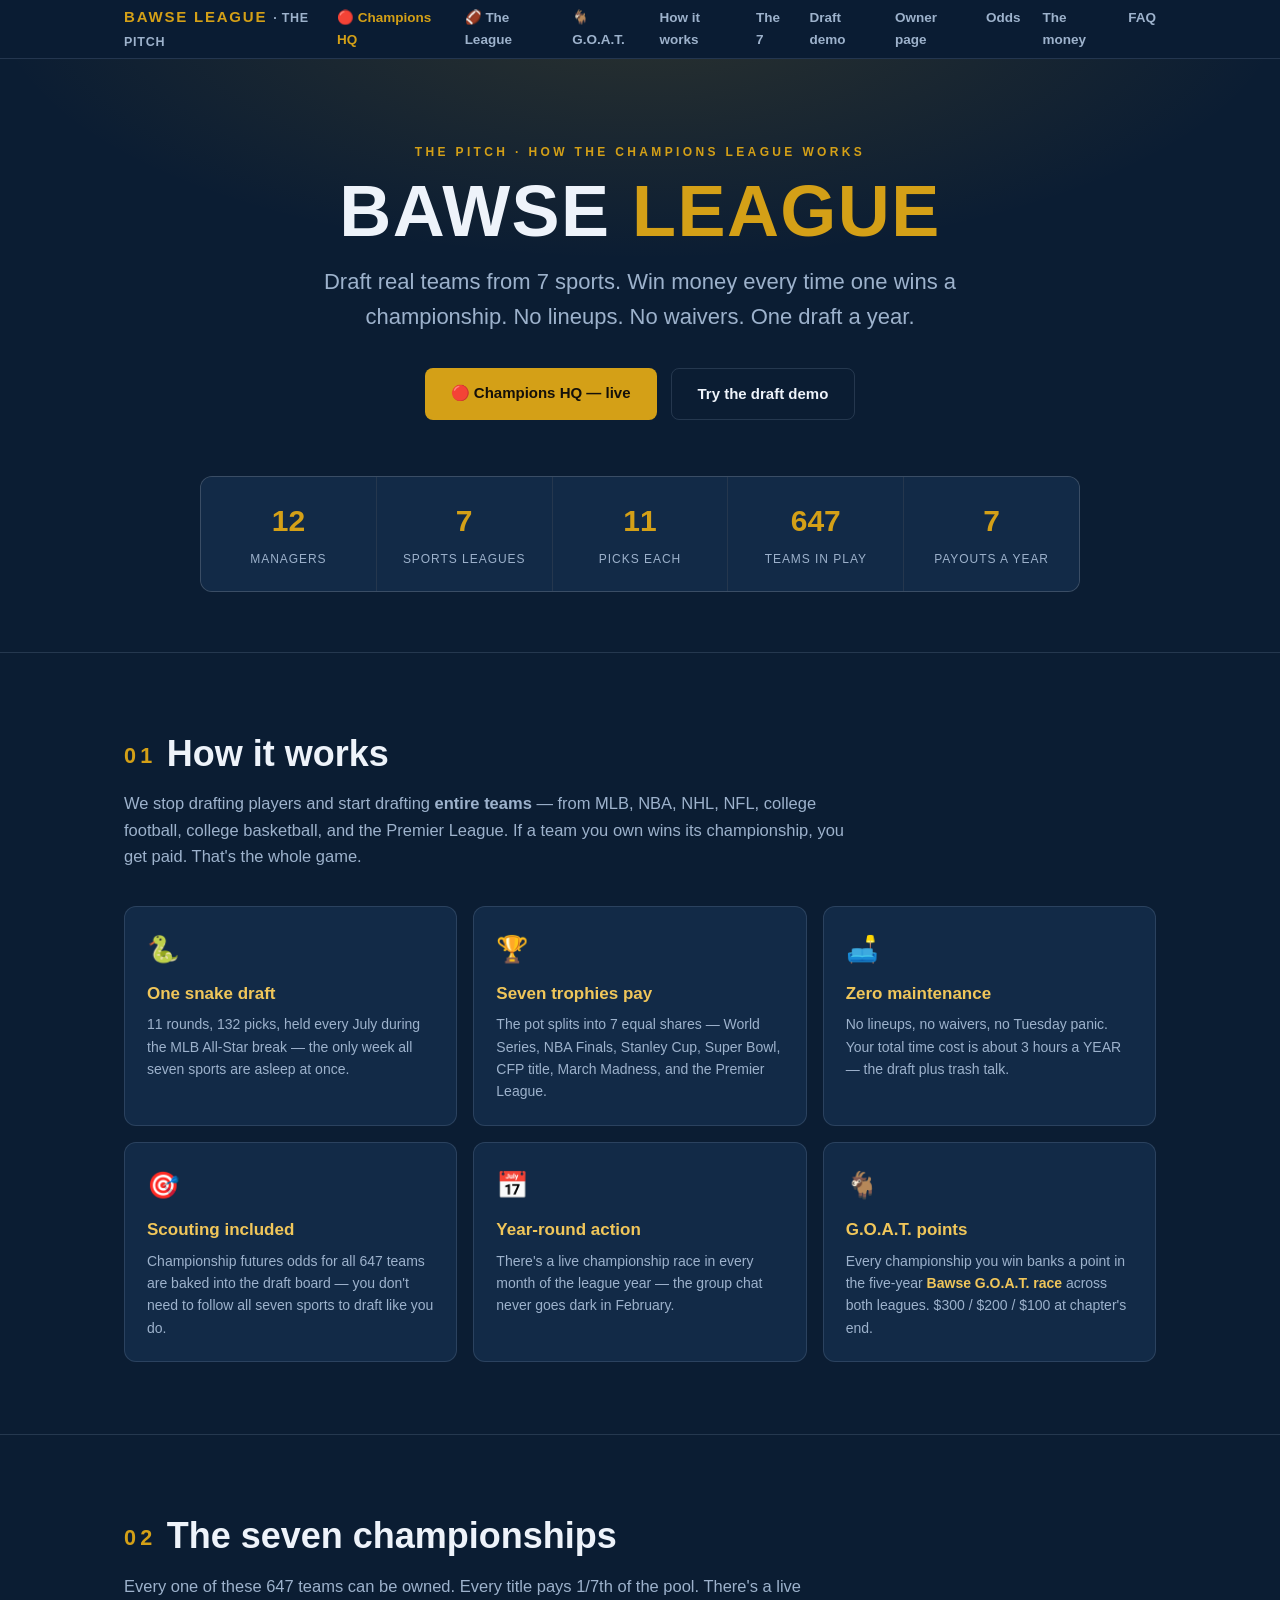
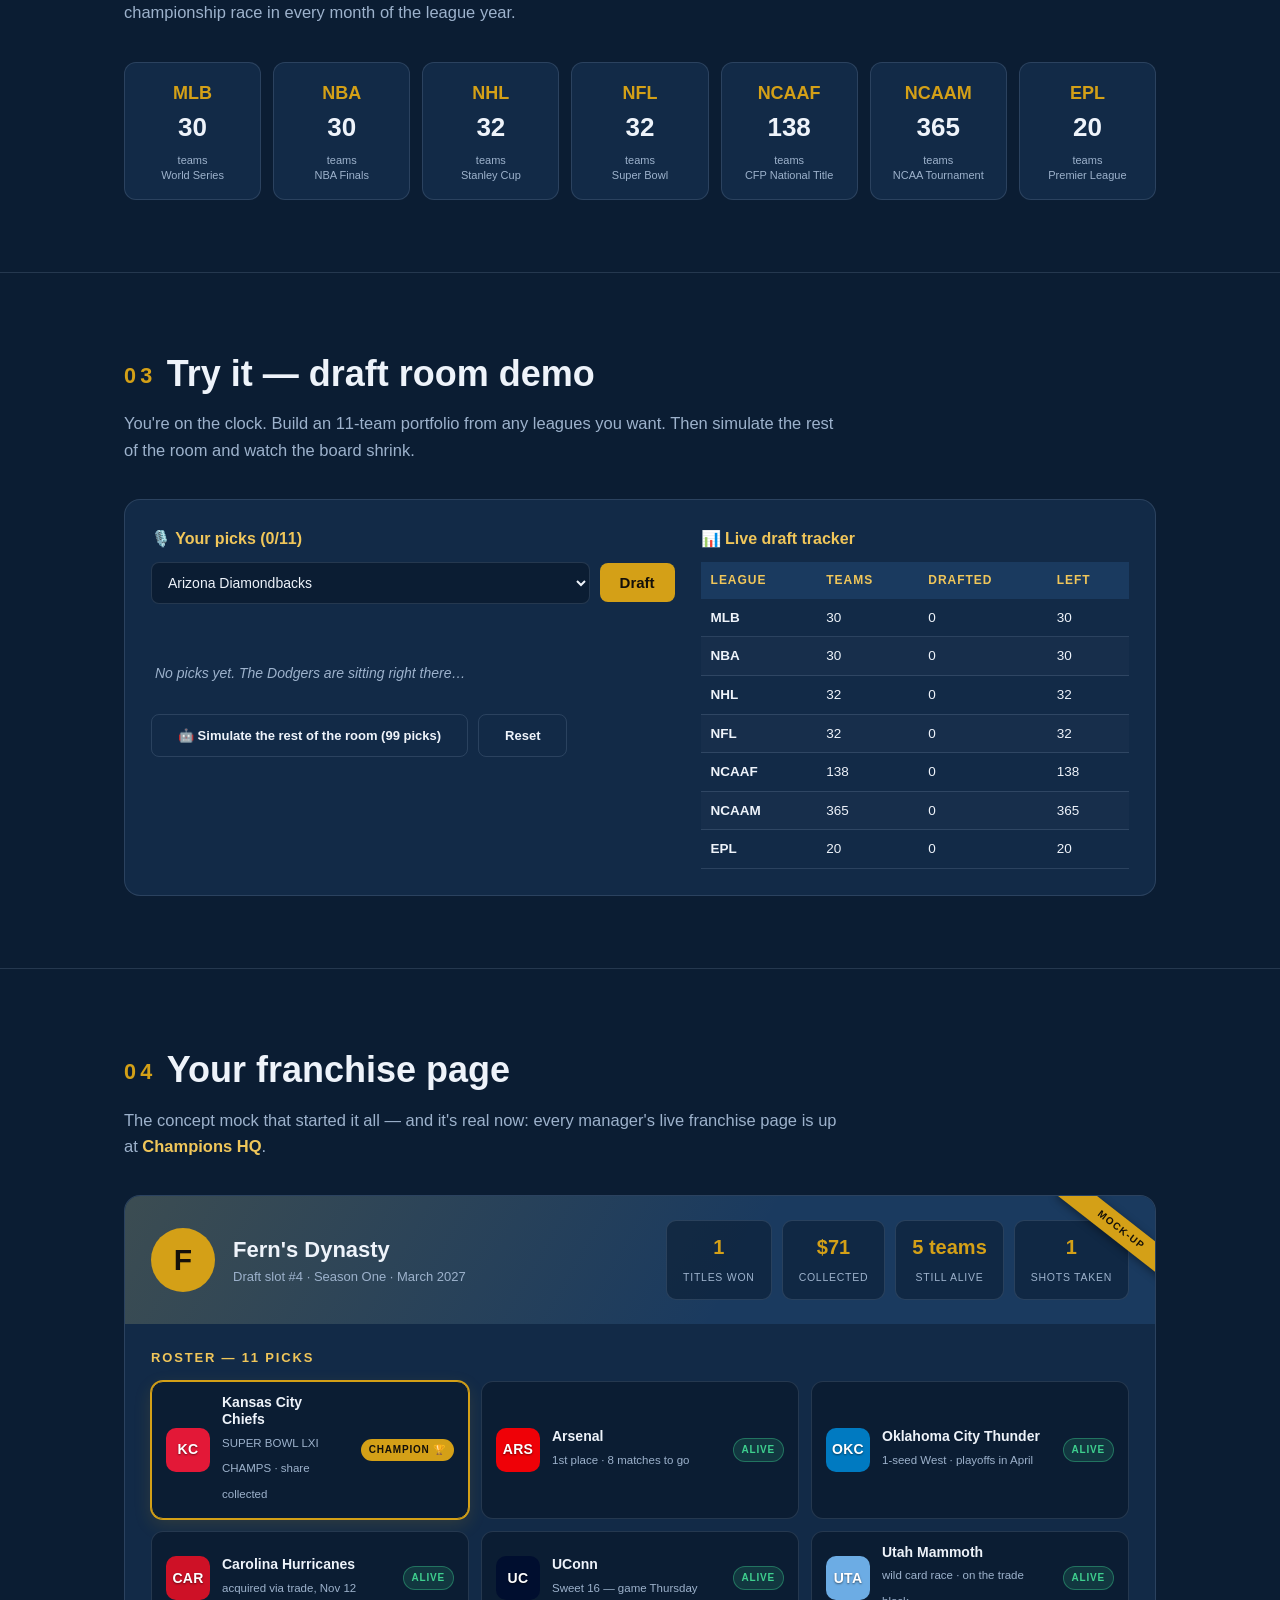
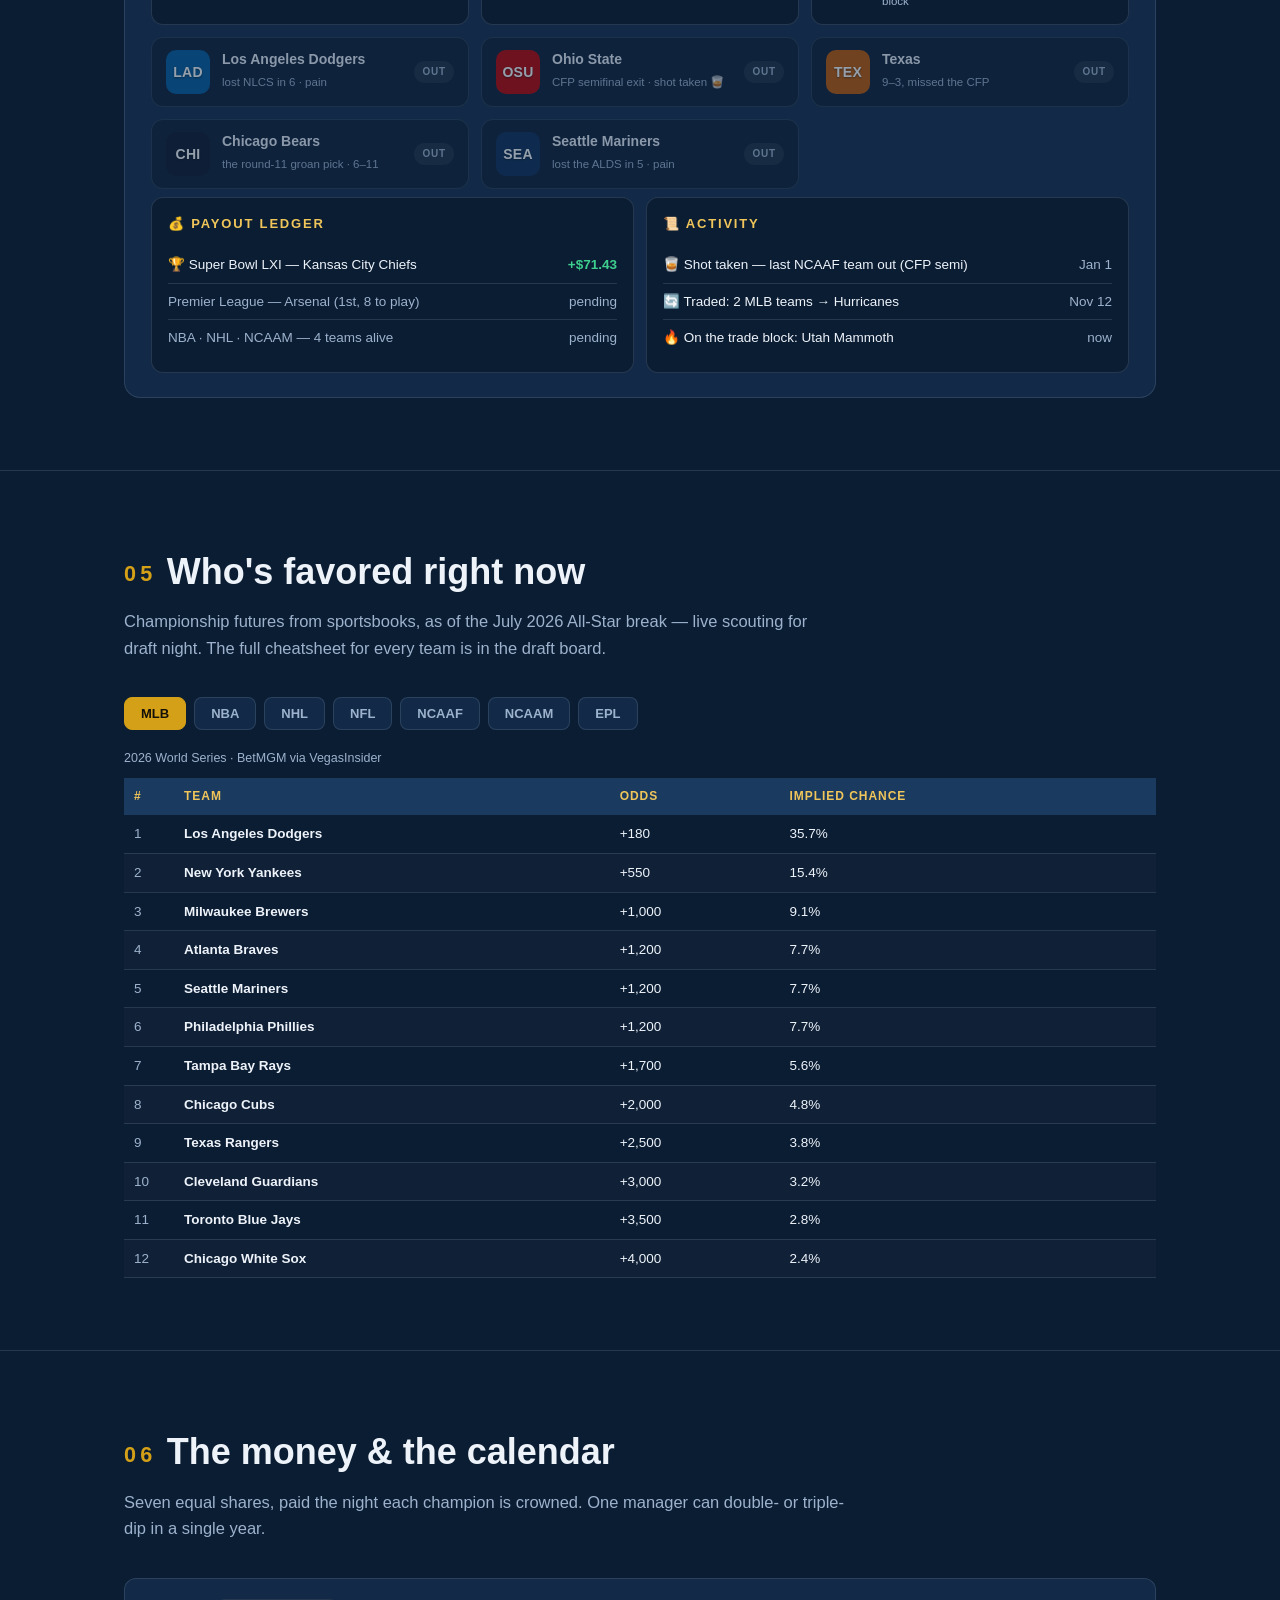
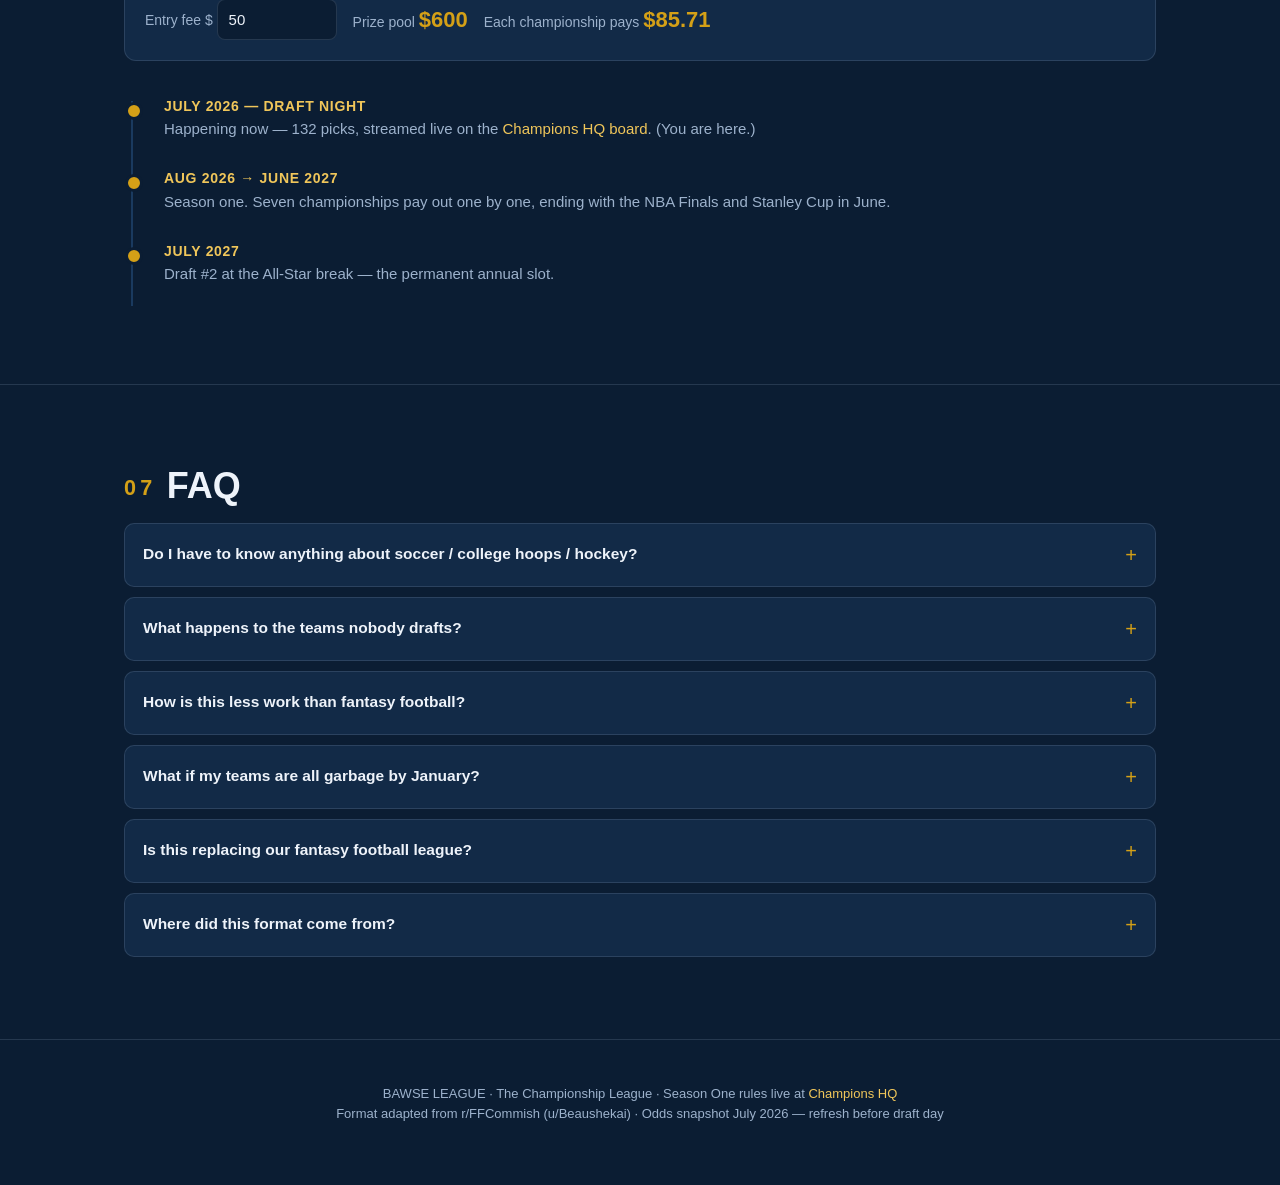
==== about/index.html @ 07a49dbf "Home hub: live front door for all three sections; pitch archived at /about The root page is now a hu" ====
<!DOCTYPE html>
<html lang="en">
<head>
<meta charset="UTF-8">
<meta name="viewport" content="width=device-width, initial-scale=1.0">
<title>The Pitch — Bawse League</title>
<style>
  :root{
    --navy:#0b1d33; --navy2:#122a47; --navy3:#1a3a5f;
    --gold:#d4a017; --gold-lt:#f0c65a;
    --ink:#eef3fa; --muted:#9db2cc; --line:rgba(157,178,204,.18);
    --green:#3ecf8e; --red:#ff6b6b;
  }
  *{box-sizing:border-box;margin:0;padding:0}
  html{scroll-behavior:smooth}
  body{background:var(--navy);color:var(--ink);font-family:-apple-system,BlinkMacSystemFont,"Segoe UI",Roboto,Helvetica,Arial,sans-serif;line-height:1.6}
  a{color:var(--gold-lt);text-decoration:none}
  .wrap{max-width:1080px;margin:0 auto;padding:0 24px}
  /* NAV */
  nav{position:sticky;top:0;z-index:50;background:rgba(11,29,51,.92);backdrop-filter:blur(8px);border-bottom:1px solid var(--line)}
  nav .wrap{display:flex;align-items:center;justify-content:space-between;height:58px}
  .logo{font-weight:800;letter-spacing:.12em;font-size:15px;color:var(--gold)}
  .navlinks{display:flex;gap:22px;font-size:13.5px}
  .navlinks a{color:var(--muted);font-weight:600}
  .navlinks a:hover{color:var(--gold-lt)}
  @media(max-width:760px){.navlinks{display:none}}
  /* HERO */
  header{padding:84px 0 60px;text-align:center;background:
    radial-gradient(1000px 400px at 50% -10%, rgba(212,160,23,.16), transparent 65%), var(--navy)}
  .kicker{color:var(--gold);letter-spacing:.28em;font-size:12px;font-weight:700;text-transform:uppercase}
  h1{font-size:clamp(40px,7vw,72px);font-weight:900;letter-spacing:.02em;margin:12px 0 6px;line-height:1.05}
  h1 .gold{color:var(--gold)}
  .tagline{font-size:clamp(17px,2.4vw,22px);color:var(--muted);max-width:640px;margin:14px auto 0}
  .cta-row{margin-top:34px;display:flex;gap:14px;justify-content:center;flex-wrap:wrap}
  .btn{display:inline-block;padding:13px 26px;border-radius:8px;font-weight:700;font-size:15px;cursor:pointer;border:0}
  .btn-gold{background:var(--gold);color:#14100a}
  .btn-gold:hover{background:var(--gold-lt)}
  .btn-ghost{background:transparent;color:var(--ink);border:1px solid var(--line)}
  .btn-ghost:hover{border-color:var(--gold)}
  /* STAT STRIP */
  .stats{display:grid;grid-template-columns:repeat(5,1fr);gap:1px;background:var(--line);border:1px solid var(--line);border-radius:12px;overflow:hidden;margin:56px auto 0;max-width:880px}
  .stat{background:var(--navy2);padding:20px 8px;text-align:center}
  .stat b{display:block;font-size:30px;color:var(--gold);font-weight:900}
  .stat span{font-size:12px;color:var(--muted);letter-spacing:.08em;text-transform:uppercase}
  @media(max-width:700px){.stats{grid-template-columns:repeat(2,1fr)}.stat:last-child{grid-column:span 2}}
  /* SECTIONS */
  section{padding:72px 0;border-top:1px solid var(--line)}
  h2{font-size:clamp(26px,4vw,36px);font-weight:900;margin-bottom:8px}
  .sub{color:var(--muted);max-width:720px;margin-bottom:36px;font-size:16.5px}
  h2 .num{color:var(--gold);font-size:.6em;vertical-align:middle;letter-spacing:.2em;margin-right:10px}
  /* HOW IT WORKS CARDS */
  .cards{display:grid;grid-template-columns:repeat(3,1fr);gap:16px}
  @media(max-width:860px){.cards{grid-template-columns:1fr 1fr}}
  @media(max-width:560px){.cards{grid-template-columns:1fr}}
  .card{background:var(--navy2);border:1px solid var(--line);border-radius:12px;padding:22px}
  .card .ico{font-size:26px}
  .card h3{margin:10px 0 6px;font-size:17px;color:var(--gold-lt)}
  .card p{font-size:14px;color:var(--muted)}
  /* LEAGUE GRID */
  .leagues{display:grid;grid-template-columns:repeat(7,1fr);gap:12px}
  @media(max-width:900px){.leagues{grid-template-columns:repeat(4,1fr)}}
  @media(max-width:560px){.leagues{grid-template-columns:repeat(2,1fr)}}
  .lg{background:var(--navy2);border:1px solid var(--line);border-radius:12px;padding:16px 10px;text-align:center}
  .lg b{display:block;font-size:18px;color:var(--gold)}
  .lg .n{font-size:26px;font-weight:900}
  .lg small{color:var(--muted);font-size:11px;display:block;line-height:1.35;margin-top:4px}
  /* DEMO */
  .demo{background:var(--navy2);border:1px solid var(--line);border-radius:16px;padding:26px}
  .demo-grid{display:grid;grid-template-columns:1.1fr .9fr;gap:26px}
  @media(max-width:820px){.demo-grid{grid-template-columns:1fr}}
  .pickrow{display:flex;gap:10px;flex-wrap:wrap;align-items:center}
  select{background:var(--navy);color:var(--ink);border:1px solid var(--line);border-radius:8px;padding:11px 12px;font-size:14px;max-width:100%;flex:1;min-width:230px}
  .roster{list-style:none;margin-top:14px}
  .roster li{display:flex;justify-content:space-between;align-items:center;padding:8px 12px;border-bottom:1px solid var(--line);font-size:14px}
  .roster li:nth-child(odd){background:rgba(255,255,255,.025)}
  .pill{font-size:11px;font-weight:700;padding:2px 9px;border-radius:20px;background:var(--navy3);color:var(--gold-lt);letter-spacing:.05em}
  .empty{color:var(--muted);font-style:italic;font-size:14px;padding:14px 4px}
  table{width:100%;border-collapse:collapse;font-size:13.5px}
  th{background:var(--navy3);color:var(--gold-lt);text-align:left;padding:9px 10px;font-size:12px;letter-spacing:.08em;text-transform:uppercase}
  td{padding:8px 10px;border-bottom:1px solid var(--line)}
  tr:nth-child(even) td{background:rgba(255,255,255,.02)}
  .yes{color:var(--green);font-weight:700}
  .demo h3{font-size:16px;color:var(--gold-lt);margin-bottom:10px}
  .note{font-size:12.5px;color:var(--muted);margin-top:12px}
  .flash{animation:flash 1s ease}
  @keyframes flash{0%{background:rgba(212,160,23,.35)}100%{background:transparent}}
  .toast{font-size:13px;margin-top:10px;min-height:20px;color:var(--gold-lt)}
  .toast.err{color:var(--red)}
  /* OWNER PAGE MOCK */
  .owner-shell{position:relative;background:var(--navy2);border:1px solid var(--line);border-radius:16px;overflow:hidden}
  .owner-head{display:flex;align-items:center;gap:18px;padding:24px 26px;background:
    linear-gradient(120deg, rgba(212,160,23,.18), transparent 60%), var(--navy3);flex-wrap:wrap}
  .avatar{width:64px;height:64px;border-radius:50%;background:var(--gold);color:#14100a;display:flex;align-items:center;justify-content:center;font-size:30px;font-weight:900;flex-shrink:0}
  .owner-id h3{font-size:22px;font-weight:900}
  .owner-id p{font-size:13px;color:var(--muted)}
  .owner-stats{display:flex;gap:10px;margin-left:auto;flex-wrap:wrap}
  .ostat{background:rgba(11,29,51,.6);border:1px solid var(--line);border-radius:10px;padding:10px 16px;text-align:center;min-width:92px}
  .ostat b{display:block;font-size:20px;color:var(--gold)}
  .ostat span{font-size:10.5px;color:var(--muted);text-transform:uppercase;letter-spacing:.07em}
  .owner-body{padding:24px 26px}
  .owner-body h4{font-size:13px;letter-spacing:.14em;text-transform:uppercase;color:var(--gold-lt);margin:18px 0 12px}
  .owner-body h4:first-child{margin-top:0}
  .team-grid{display:grid;grid-template-columns:repeat(auto-fill,minmax(255px,1fr));gap:12px}
  .tcard{display:flex;align-items:center;gap:12px;background:var(--navy);border:1px solid var(--line);border-radius:12px;padding:12px 14px;position:relative}
  .tcard.champ{border-color:var(--gold);box-shadow:0 0 0 1px var(--gold), 0 6px 18px rgba(212,160,23,.15)}
  .tcard.out{opacity:.55}
  .tlogo{width:44px;height:44px;flex-shrink:0;display:flex;align-items:center;justify-content:center}
  .tlogo img{width:44px;height:44px;object-fit:contain}
  .mono{width:44px;height:44px;border-radius:10px;display:flex;align-items:center;justify-content:center;font-weight:900;font-size:14px;letter-spacing:.02em}
  .tinfo{min-width:0;flex:1}
  .tinfo b{display:block;font-size:14px;line-height:1.25}
  .tinfo small{color:var(--muted);font-size:11.5px}
  .status{font-size:10px;font-weight:800;letter-spacing:.08em;padding:3px 8px;border-radius:14px;flex-shrink:0}
  .st-champ{background:var(--gold);color:#14100a}
  .st-alive{background:rgba(62,207,142,.15);color:var(--green);border:1px solid rgba(62,207,142,.4)}
  .st-out{background:rgba(255,255,255,.07);color:var(--muted)}
  .ledger{display:grid;grid-template-columns:1fr 1fr;gap:12px}
  @media(max-width:720px){.ledger{grid-template-columns:1fr}}
  .ledger .box{background:var(--navy);border:1px solid var(--line);border-radius:12px;padding:16px}
  .ledger .box li{list-style:none;font-size:13.5px;padding:7px 0;border-bottom:1px solid var(--line);display:flex;justify-content:space-between;gap:10px}
  .ledger .box li:last-child{border-bottom:0}
  .ledger .amt{color:var(--green);font-weight:800}
  .ledger .muted{color:var(--muted)}
  .mockbadge{position:absolute;top:22px;right:-38px;background:var(--gold);color:#14100a;font-size:10px;font-weight:900;letter-spacing:.12em;padding:4px 44px;transform:rotate(38deg);z-index:2;box-shadow:0 2px 8px rgba(0,0,0,.4)}
  .owner-wrap{position:relative}
  /* ODDS */
  .tabs{display:flex;gap:8px;flex-wrap:wrap;margin-bottom:18px}
  .tab{background:var(--navy2);border:1px solid var(--line);color:var(--muted);border-radius:8px;padding:8px 16px;font-weight:700;font-size:13px;cursor:pointer}
  .tab.on{background:var(--gold);color:#14100a;border-color:var(--gold)}
  .odds-meta{font-size:12.5px;color:var(--muted);margin-bottom:10px}
  /* TIMELINE */
  .tl{list-style:none;position:relative;padding-left:26px}
  .tl:before{content:"";position:absolute;left:7px;top:6px;bottom:6px;width:2px;background:var(--navy3)}
  .tl li{position:relative;padding:0 0 26px 14px}
  .tl li:before{content:"";position:absolute;left:-25px;top:7px;width:12px;height:12px;border-radius:50%;background:var(--gold);border:3px solid var(--navy)}
  .tl b{color:var(--gold-lt);display:block;font-size:14px;letter-spacing:.05em;text-transform:uppercase}
  .tl p{color:var(--muted);font-size:15px}
  /* CALC */
  .calc{display:flex;gap:16px;align-items:center;flex-wrap:wrap;background:var(--navy2);border:1px solid var(--line);border-radius:12px;padding:20px;margin-top:24px}
  .calc input{background:var(--navy);border:1px solid var(--line);color:var(--ink);border-radius:8px;padding:11px;width:120px;font-size:15px}
  .calc .out b{color:var(--gold);font-size:22px}
  .calc .out{font-size:14px;color:var(--muted)}
  /* FAQ */
  details{background:var(--navy2);border:1px solid var(--line);border-radius:10px;margin-bottom:10px;padding:0 18px}
  summary{cursor:pointer;font-weight:700;padding:15px 0;font-size:15.5px;list-style:none;display:flex;justify-content:space-between;align-items:center}
  summary:after{content:"+";color:var(--gold);font-size:20px;font-weight:400}
  details[open] summary:after{content:"–"}
  details p{color:var(--muted);font-size:14.5px;padding:0 0 16px}
  footer{padding:44px 0 60px;border-top:1px solid var(--line);text-align:center;color:var(--muted);font-size:13px}
</style>
</head>
<body>

<nav><div class="wrap">
  <a class="logo" href="/">BAWSE LEAGUE <small style="color:var(--muted);font-weight:600;letter-spacing:.06em">· THE PITCH</small></a>
  <div class="navlinks">
    <a href="/champions/" style="color:var(--gold)">🔴 Champions HQ</a><a href="/league/">🏈 The League</a><a href="/goat/">🐐 G.O.A.T.</a><a href="#how">How it works</a><a href="#leagues">The 7</a><a href="#demo">Draft demo</a>
    <a href="#owner">Owner page</a><a href="#odds">Odds</a><a href="#money">The money</a><a href="#faq">FAQ</a>
  </div>
</div></nav>

<header><div class="wrap">
  <div class="kicker">The pitch · how the Champions League works</div>
  <h1>BAWSE <span class="gold">LEAGUE</span></h1>
  <div class="tagline">Draft real teams from 7 sports. Win money every time one wins a championship. No lineups. No waivers. One draft a year.</div>
  <div class="cta-row">
    <a class="btn btn-gold" href="/champions/">🔴 Champions HQ — live</a>
    <a class="btn btn-ghost" href="#demo">Try the draft demo</a>
  </div>
  <div class="stats">
    <div class="stat"><b>12</b><span>Managers</span></div>
    <div class="stat"><b>7</b><span>Sports leagues</span></div>
    <div class="stat"><b>11</b><span>Picks each</span></div>
    <div class="stat"><b>647</b><span>Teams in play</span></div>
    <div class="stat"><b>7</b><span>Payouts a year</span></div>
  </div>
</div></header>

<section id="how"><div class="wrap">
  <h2><span class="num">01</span>How it works</h2>
  <p class="sub">We stop drafting players and start drafting <b>entire teams</b> — from MLB, NBA, NHL, NFL, college football, college basketball, and the Premier League. If a team you own wins its championship, you get paid. That's the whole game.</p>
  <div class="cards">
    <div class="card"><div class="ico">🐍</div><h3>One snake draft</h3><p>11 rounds, 132 picks, held every July during the MLB All-Star break — the only week all seven sports are asleep at once.</p></div>
    <div class="card"><div class="ico">🏆</div><h3>Seven trophies pay</h3><p>The pot splits into 7 equal shares — World Series, NBA Finals, Stanley Cup, Super Bowl, CFP title, March Madness, and the Premier League.</p></div>
    <div class="card"><div class="ico">🛋️</div><h3>Zero maintenance</h3><p>No lineups, no waivers, no Tuesday panic. Your total time cost is about 3 hours a YEAR — the draft plus trash talk.</p></div>
    <div class="card"><div class="ico">🎯</div><h3>Scouting included</h3><p>Championship futures odds for all 647 teams are baked into the draft board — you don't need to follow all seven sports to draft like you do.</p></div>
    <div class="card"><div class="ico">📅</div><h3>Year-round action</h3><p>There's a live championship race in every month of the league year — the group chat never goes dark in February.</p></div>
    <div class="card"><div class="ico">🐐</div><h3>G.O.A.T. points</h3><p>Every championship you win banks a point in the five-year <a href="/goat/"><b>Bawse G.O.A.T. race</b></a> across both leagues. $300 / $200 / $100 at chapter's end.</p></div>
  </div>
</div></section>

<section id="leagues"><div class="wrap">
  <h2><span class="num">02</span>The seven championships</h2>
  <p class="sub">Every one of these 647 teams can be owned. Every title pays 1/7th of the pool. There's a live championship race in every month of the league year.</p>
  <div class="leagues" id="leagueGrid"></div>
</div></section>

<section id="demo"><div class="wrap">
  <h2><span class="num">03</span>Try it — draft room demo</h2>
  <p class="sub">You're on the clock. Build an 11-team portfolio from any leagues you want. Then simulate the rest of the room and watch the board shrink.</p>
  <div class="demo">
    <div class="demo-grid">
      <div>
        <h3>🎙️ Your picks (<span id="pickCount">0</span>/11)</h3>
        <div class="pickrow">
          <select id="teamSelect"></select>
          <button class="btn btn-gold" id="draftBtn" style="padding:11px 20px">Draft</button>
        </div>
        <div class="toast" id="toast"></div>
        <ul class="roster" id="roster"></ul>
        <div class="empty" id="rosterEmpty">No picks yet. The Dodgers are sitting right there…</div>
        <div class="pickrow" style="margin-top:16px">
          <button class="btn btn-ghost" id="simBtn" style="font-size:13px">🤖 Simulate the rest of the room (99 picks)</button>
          <button class="btn btn-ghost" id="resetBtn" style="font-size:13px">Reset</button>
        </div>
      </div>
      <div>
        <h3>📊 Live draft tracker</h3>
        <table>
          <thead><tr><th>League</th><th>Teams</th><th>Drafted</th><th>Left</th></tr></thead>
          <tbody id="tracker"></tbody>
        </table>
      </div>
    </div>
  </div>
</div></section>

<section id="owner"><div class="wrap">
  <h2><span class="num">04</span>Your franchise page</h2>
  <p class="sub">The concept mock that started it all — and it's real now: every manager's live franchise page is up at <a href="/champions/#franchises"><b>Champions HQ</b></a>.</p>
  <div class="owner-shell">
    <div class="mockbadge">MOCK-UP</div>
    <div class="owner-head">
      <div class="avatar">F</div>
      <div class="owner-id">
        <h3>Fern's Dynasty</h3>
        <p>Draft slot #4 · Season One · March 2027</p>
      </div>
      <div class="owner-stats">
        <div class="ostat"><b>1</b><span>Titles won</span></div>
        <div class="ostat"><b>$71</b><span>Collected</span></div>
        <div class="ostat" id="aliveStat"><b>—</b><span>Still alive</span></div>
        <div class="ostat"><b>1</b><span>Shots taken</span></div>
      </div>
    </div>
    <div class="owner-body">
      <h4>Roster — 11 picks</h4>
      <div class="team-grid" id="ownerRoster"></div>
      <div style="height:8px"></div>
      <div class="ledger">
        <div class="box">
          <h4>💰 Payout ledger</h4>
          <ul>
            <li><span>🏆 Super Bowl LXI — Kansas City Chiefs</span><span class="amt">+$71.43</span></li>
            <li><span class="muted">Premier League — Arsenal (1st, 8 to play)</span><span class="muted">pending</span></li>
            <li><span class="muted">NBA · NHL · NCAAM — 4 teams alive</span><span class="muted">pending</span></li>
          </ul>
        </div>
        <div class="box">
          <h4>📜 Activity</h4>
          <ul>
            <li><span>🥃 Shot taken — last NCAAF team out (CFP semi)</span><span class="muted">Jan 1</span></li>
            <li><span>🔄 Traded: 2 MLB teams → Hurricanes</span><span class="muted">Nov 12</span></li>
            <li><span>🔥 On the trade block: Utah Mammoth</span><span class="muted">now</span></li>
          </ul>
        </div>
      </div>
    </div>
  </div>
</div></section>

<section id="odds"><div class="wrap">
  <h2><span class="num">05</span>Who's favored right now</h2>
  <p class="sub">Championship futures from sportsbooks, as of the July 2026 All-Star break — live scouting for draft night. The full cheatsheet for every team is in the draft board.</p>
  <div class="tabs" id="oddsTabs"></div>
  <div class="odds-meta" id="oddsMeta"></div>
  <table><thead><tr><th style="width:50px">#</th><th>Team</th><th>Odds</th><th>Implied chance</th></tr></thead>
  <tbody id="oddsBody"></tbody></table>
</div></section>

<section id="money"><div class="wrap">
  <h2><span class="num">06</span>The money & the calendar</h2>
  <p class="sub">Seven equal shares, paid the night each champion is crowned. One manager can double- or triple-dip in a single year.</p>
  <div class="calc">
    <label style="font-size:14px;color:var(--muted)">Entry fee $ <input type="number" id="fee" value="50" min="0" step="5"></label>
    <div class="out">Prize pool <b id="pool">$500</b></div>
    <div class="out">Each championship pays <b id="share">$71.43</b></div>
  </div>
  <div style="height:34px"></div>
  <ul class="tl">
    <li><b>July 2026 — Draft Night</b><p>Happening now — 132 picks, streamed live on the <a href="/champions/">Champions HQ board</a>. (You are here.)</p></li>
    <li><b>Aug 2026 → June 2027</b><p>Season one. Seven championships pay out one by one, ending with the NBA Finals and Stanley Cup in June.</p></li>
    <li><b>July 2027</b><p>Draft #2 at the All-Star break — the permanent annual slot.</p></li>
  </ul>
</div></section>

<section id="faq"><div class="wrap">
  <h2><span class="num">07</span>FAQ</h2>
  <details><summary>Do I have to know anything about soccer / college hoops / hockey?</summary><p>No — that's half the fun. The odds cheatsheet tells you who's good, and by February you'll be inexplicably screaming at Premier League matches you had no stake in last year.</p></details>
  <details><summary>What happens to the teams nobody drafts?</summary><p>Nothing — they simply sit unowned. In the rare case an unowned team wins its championship (hello, March Madness), that title's share rolls over into next season's prize pool instead of paying out.</p></details>
  <details><summary>How is this less work than fantasy football?</summary><p>There are no lineups, no waivers, no trades, and no scoring to check — after the draft there are no moves at all. Total commitment: one draft night plus however much trash talk you choose to generate.</p></details>
  <details><summary>What if my teams are all garbage by January?</summary><p>Then you root for chaos, talk your trash, and circle next July. Rosters lock at the draft — no rescue trades — so a doomed portfolio is simply content for the group chat.</p></details>
  <details><summary>Is this replacing our fantasy football league?</summary><p>No — it runs beside it. Bawse League (our 12-manager NFL redraft on Sleeper) is still the main event every fall; the Champions League keeps the group competing the other eight months. Both count toward the five-year Bawse G.O.A.T. title.</p></details>
  <details><summary>Where did this format come from?</summary><p>A league on r/FFCommish that's run it happily for 2+ years, plus another group that copied it and reported back a year later still loving it. We adapted their rules for 10 managers.</p></details>
</div></section>

<footer><div class="wrap">
  BAWSE LEAGUE · The Championship League · Season One rules live at <a href="/champions/#rules">Champions HQ</a><br>
  Format adapted from r/FFCommish (u/Beaushekai) · Odds snapshot July 2026 — refresh before draft day
</div></footer>

<script>
const DATA = {"MLB": ["Arizona Diamondbacks", "Athletics", "Atlanta Braves", "Baltimore Orioles", "Boston Red Sox", "Chicago Cubs", "Chicago White Sox", "Cincinnati Reds", "Cleveland Guardians", "Colorado Rockies", "Detroit Tigers", "Houston Astros", "Kansas City Royals", "Los Angeles Angels", "Los Angeles Dodgers", "Miami Marlins", "Milwaukee Brewers", "Minnesota Twins", "New York Mets", "New York Yankees", "Philadelphia Phillies", "Pittsburgh Pirates", "San Diego Padres", "San Francisco Giants", "Seattle Mariners", "St. Louis Cardinals", "Tampa Bay Rays", "Texas Rangers", "Toronto Blue Jays", "Washington Nationals"], "NBA": ["Atlanta Hawks", "Boston Celtics", "Brooklyn Nets", "Charlotte Hornets", "Chicago Bulls", "Cleveland Cavaliers", "Dallas Mavericks", "Denver Nuggets", "Detroit Pistons", "Golden State Warriors", "Houston Rockets", "Indiana Pacers", "Los Angeles Clippers", "Los Angeles Lakers", "Memphis Grizzlies", "Miami Heat", "Milwaukee Bucks", "Minnesota Timberwolves", "New Orleans Pelicans", "New York Knicks", "Oklahoma City Thunder", "Orlando Magic", "Philadelphia 76ers", "Phoenix Suns", "Portland Trail Blazers", "Sacramento Kings", "San Antonio Spurs", "Toronto Raptors", "Utah Jazz", "Washington Wizards"], "NHL": ["Anaheim Ducks", "Boston Bruins", "Buffalo Sabres", "Calgary Flames", "Carolina Hurricanes", "Chicago Blackhawks", "Colorado Avalanche", "Columbus Blue Jackets", "Dallas Stars", "Detroit Red Wings", "Edmonton Oilers", "Florida Panthers", "Los Angeles Kings", "Minnesota Wild", "Montreal Canadiens", "Nashville Predators", "New Jersey Devils", "New York Islanders", "New York Rangers", "Ottawa Senators", "Philadelphia Flyers", "Pittsburgh Penguins", "San Jose Sharks", "Seattle Kraken", "St. Louis Blues", "Tampa Bay Lightning", "Toronto Maple Leafs", "Utah Mammoth", "Vancouver Canucks", "Vegas Golden Knights", "Washington Capitals", "Winnipeg Jets"], "NFL": ["Arizona Cardinals", "Atlanta Falcons", "Baltimore Ravens", "Buffalo Bills", "Carolina Panthers", "Chicago Bears", "Cincinnati Bengals", "Cleveland Browns", "Dallas Cowboys", "Denver Broncos", "Detroit Lions", "Green Bay Packers", "Houston Texans", "Indianapolis Colts", "Jacksonville Jaguars", "Kansas City Chiefs", "Las Vegas Raiders", "Los Angeles Chargers", "Los Angeles Rams", "Miami Dolphins", "Minnesota Vikings", "New England Patriots", "New Orleans Saints", "New York Giants", "New York Jets", "Philadelphia Eagles", "Pittsburgh Steelers", "San Francisco 49ers", "Seattle Seahawks", "Tampa Bay Buccaneers", "Tennessee Titans", "Washington Commanders"], "NCAAF": ["Air Force", "Akron", "Alabama", "Appalachian State", "Arizona", "Arizona State", "Arkansas", "Arkansas State", "Army", "Auburn", "Ball State", "Baylor", "Boise State", "Boston College", "Bowling Green", "Buffalo", "BYU", "California", "Central Michigan", "Charlotte", "Cincinnati", "Clemson", "Coastal Carolina", "Colorado", "Colorado State", "Delaware", "Duke", "East Carolina", "Eastern Michigan", "FIU", "Florida", "Florida Atlantic", "Florida State", "Fresno State", "Georgia", "Georgia Southern", "Georgia State", "Georgia Tech", "Hawaii", "Houston", "Illinois", "Indiana", "Iowa", "Iowa State", "Jacksonville State", "James Madison", "Kansas", "Kansas State", "Kennesaw State", "Kent State", "Kentucky", "Liberty", "Louisiana", "Louisiana Tech", "Louisville", "LSU", "Marshall", "Maryland", "Memphis", "Miami (FL)", "Miami (OH)", "Michigan", "Michigan State", "Middle Tennessee", "Minnesota", "Mississippi State", "Missouri", "Missouri State", "Navy", "NC State", "Nebraska", "Nevada", "New Mexico", "New Mexico State", "North Carolina", "North Dakota State", "North Texas", "Northern Illinois", "Northwestern", "Notre Dame", "Ohio", "Ohio State", "Oklahoma", "Oklahoma State", "Old Dominion", "Ole Miss", "Oregon", "Oregon State", "Penn State", "Pittsburgh", "Purdue", "Rice", "Rutgers", "Sacramento State", "Sam Houston", "San Diego State", "San Jose State", "SMU", "South Alabama", "South Carolina", "South Florida", "Southern Miss", "Stanford", "Syracuse", "TCU", "Temple", "Tennessee", "Texas", "Texas A&M", "Texas State", "Texas Tech", "Toledo", "Troy", "Tulane", "Tulsa", "UAB", "UCF", "UCLA", "UConn", "ULM", "UMass", "UNLV", "USC", "Utah", "Utah State", "UTEP", "UTSA", "Vanderbilt", "Virginia", "Virginia Tech", "Wake Forest", "Washington", "Washington State", "West Virginia", "Western Kentucky", "Western Michigan", "Wisconsin", "Wyoming"], "NCAAM": ["Abilene Christian", "Air Force", "Akron", "Alabama", "Alabama A&M", "Alabama State", "Albany", "Alcorn State", "American", "Appalachian State", "Arizona", "Arizona State", "Arkansas", "Arkansas State", "Arkansas-Pine Bluff", "Army", "Auburn", "Austin Peay", "Ball State", "Baylor", "Bellarmine", "Belmont", "Bethune-Cookman", "Binghamton", "Boise State", "Boston College", "Boston University", "Bowling Green", "Bradley", "Brown", "Bryant", "Bucknell", "Buffalo", "Butler", "BYU", "Cal Poly", "Cal State Bakersfield", "Cal State Fullerton", "Cal State Northridge", "California", "California Baptist", "Campbell", "Canisius", "Central Arkansas", "Central Connecticut", "Central Michigan", "Charleston", "Charleston Southern", "Charlotte", "Chattanooga", "Chicago State", "Cincinnati", "The Citadel", "Clemson", "Cleveland State", "Coastal Carolina", "Colgate", "Colorado", "Colorado State", "Columbia", "Coppin State", "Cornell", "Creighton", "Dartmouth", "Davidson", "Dayton", "Delaware", "Delaware State", "Denver", "DePaul", "Detroit Mercy", "Drake", "Drexel", "Duke", "Duquesne", "East Carolina", "East Tennessee State", "East Texas A&M", "Eastern Illinois", "Eastern Kentucky", "Eastern Michigan", "Eastern Washington", "Elon", "Evansville", "Fairfield", "Fairleigh Dickinson", "FIU", "Florida", "Florida A&M", "Florida Atlantic", "Florida Gulf Coast", "Florida State", "Fordham", "Fresno State", "Furman", "Gardner-Webb", "George Mason", "George Washington", "Georgetown", "Georgia", "Georgia Southern", "Georgia State", "Georgia Tech", "Gonzaga", "Grambling State", "Grand Canyon", "Green Bay", "Hampton", "Harvard", "Hawaii", "High Point", "Hofstra", "Holy Cross", "Houston", "Houston Christian", "Howard", "Idaho", "Idaho State", "Illinois", "Illinois State", "Incarnate Word", "Indiana", "Indiana State", "Iona", "Iowa", "Iowa State", "IU Indianapolis", "Jackson State", "Jacksonville", "Jacksonville State", "James Madison", "Kansas", "Kansas City", "Kansas State", "Kennesaw State", "Kent State", "Kentucky", "La Salle", "Lafayette", "Lamar", "Le Moyne", "Lehigh", "Liberty", "Lindenwood", "Lipscomb", "Little Rock", "LIU", "Long Beach State", "Longwood", "Louisiana", "Louisiana Tech", "Louisville", "Loyola Chicago", "Loyola Maryland", "Loyola Marymount", "LSU", "Maine", "Manhattan", "Marist", "Marquette", "Marshall", "Maryland", "Maryland Eastern Shore", "McNeese", "Memphis", "Mercer", "Mercyhurst", "Merrimack", "Miami (FL)", "Miami (OH)", "Michigan", "Michigan State", "Middle Tennessee", "Milwaukee", "Minnesota", "Mississippi State", "Mississippi Valley State", "Missouri", "Missouri State", "Monmouth", "Montana", "Montana State", "Morehead State", "Morgan State", "Mount St. Mary's", "Murray State", "Navy", "NC State", "Nebraska", "Nevada", "New Hampshire", "New Haven", "New Mexico", "New Mexico State", "New Orleans", "Niagara", "Nicholls", "NJIT", "Norfolk State", "North Alabama", "North Carolina", "North Carolina A&T", "North Carolina Central", "North Dakota", "North Dakota State", "North Florida", "North Texas", "Northeastern", "Northern Arizona", "Northern Colorado", "Northern Illinois", "Northern Iowa", "Northern Kentucky", "Northwestern", "Northwestern State", "Notre Dame", "Oakland", "Ohio", "Ohio State", "Oklahoma", "Oklahoma State", "Old Dominion", "Ole Miss", "Omaha", "Oral Roberts", "Oregon", "Oregon State", "Pacific", "Penn", "Penn State", "Pepperdine", "Pittsburgh", "Portland", "Portland State", "Prairie View A&M", "Presbyterian", "Princeton", "Providence", "Purdue", "Purdue Fort Wayne", "Queens (NC)", "Quinnipiac", "Radford", "Rhode Island", "Rice", "Richmond", "Rider", "Robert Morris", "Rutgers", "Sacramento State", "Sacred Heart", "Saint Joseph's", "Saint Louis", "Saint Mary's (CA)", "Saint Peter's", "Sam Houston", "Samford", "San Diego", "San Diego State", "San Francisco", "San Jose State", "Santa Clara", "Seattle", "Seton Hall", "Siena", "SIU Edwardsville", "SMU", "South Alabama", "South Carolina", "South Carolina State", "South Dakota", "South Dakota State", "South Florida", "Southeast Missouri State", "Southeastern Louisiana", "Southern", "Southern Illinois", "Southern Indiana", "Southern Miss", "Southern Utah", "St. Bonaventure", "St. John's", "St. Thomas (MN)", "Stanford", "Stephen F. Austin", "Stetson", "Stonehill", "Stony Brook", "Syracuse", "Tarleton State", "TCU", "Temple", "Tennessee", "Tennessee State", "Tennessee Tech", "Texas", "Texas A&M", "Texas A&M-Corpus Christi", "Texas Southern", "Texas State", "Texas Tech", "Toledo", "Towson", "Troy", "Tulane", "Tulsa", "UAB", "UC Davis", "UC Irvine", "UC Riverside", "UC San Diego", "UC Santa Barbara", "UCF", "UCLA", "UConn", "UIC", "UL Monroe", "UMass", "UMass Lowell", "UMBC", "UNC Asheville", "UNC Greensboro", "UNC Wilmington", "UNLV", "USC", "USC Upstate", "UT Arlington", "UT Martin", "Utah", "Utah State", "Utah Tech", "Utah Valley", "UTEP", "UTRGV", "UTSA", "Valparaiso", "Vanderbilt", "VCU", "Vermont", "Villanova", "Virginia", "Virginia Tech", "VMI", "Wagner", "Wake Forest", "Washington", "Washington State", "Weber State", "West Florida", "West Georgia", "West Virginia", "Western Carolina", "Western Illinois", "Western Kentucky", "Western Michigan", "Wichita State", "William & Mary", "Winthrop", "Wisconsin", "Wofford", "Wright State", "Wyoming", "Xavier", "Yale", "Youngstown State"], "EPL": ["Arsenal", "Aston Villa", "Bournemouth", "Brentford", "Brighton & Hove Albion", "Chelsea", "Coventry City", "Crystal Palace", "Everton", "Fulham", "Hull City", "Ipswich Town", "Leeds United", "Liverpool", "Manchester City", "Manchester United", "Newcastle United", "Nottingham Forest", "Sunderland", "Tottenham Hotspur"]};
const ODDS = {"MLB": {"title": "2026 World Series", "book": "BetMGM via VegasInsider", "rows": [["Los Angeles Dodgers", 180], ["New York Yankees", 550], ["Milwaukee Brewers", 1000], ["Atlanta Braves", 1200], ["Seattle Mariners", 1200], ["Philadelphia Phillies", 1200], ["Tampa Bay Rays", 1700], ["Chicago Cubs", 2000], ["Texas Rangers", 2500], ["Cleveland Guardians", 3000], ["Toronto Blue Jays", 3500], ["Chicago White Sox", 4000], ["Boston Red Sox", 4000], ["Detroit Tigers", 5000], ["Houston Astros", 6000], ["Pittsburgh Pirates", 8000], ["Baltimore Orioles", 10000], ["Miami Marlins", 10000], ["San Diego Padres", 10000], ["Minnesota Twins", 12500]]}, "NBA": {"title": "2027 NBA Championship", "book": "BetMGM via VegasInsider", "rows": [["Oklahoma City Thunder", 260], ["San Antonio Spurs", 260], ["New York Knicks", 900], ["Boston Celtics", 1400], ["Philadelphia 76ers", 1800], ["Cleveland Cavaliers", 2000], ["Toronto Raptors", 2200], ["Miami Heat", 2500], ["Denver Nuggets", 2500], ["Minnesota Timberwolves", 2500], ["Detroit Pistons", 2500], ["Golden State Warriors", 3000], ["Los Angeles Lakers", 3500], ["Indiana Pacers", 4000], ["Houston Rockets", 6000], ["Atlanta Hawks", 8000], ["Portland Trail Blazers", 8000], ["Orlando Magic", 8000], ["Charlotte Hornets", 12500], ["Phoenix Suns", 12500]]}, "NHL": {"title": "2027 Stanley Cup", "book": "DraftKings via CBS Sports", "rows": [["Carolina Hurricanes", 700], ["Colorado Avalanche", 800], ["Vegas Golden Knights", 850], ["Edmonton Oilers", 1100], ["Florida Panthers", 1100], ["Tampa Bay Lightning", 1200], ["Minnesota Wild", 1400], ["Dallas Stars", 1500], ["Ottawa Senators", 1600], ["Montreal Canadiens", 2200], ["Anaheim Ducks", 2500], ["Buffalo Sabres", 2500], ["Los Angeles Kings", 3000], ["New Jersey Devils", 3000], ["Utah Mammoth", 3000], ["Columbus Blue Jackets", 3500], ["Toronto Maple Leafs", 4000], ["Philadelphia Flyers", 5000], ["Washington Capitals", 5000], ["Pittsburgh Penguins", 5500]]}, "NFL": {"title": "Super Bowl LXI (2026 season)", "book": "DraftKings via VegasInsider", "rows": [["Los Angeles Rams", 550], ["Baltimore Ravens", 1000], ["Buffalo Bills", 1000], ["Seattle Seahawks", 1100], ["New England Patriots", 1600], ["Kansas City Chiefs", 1600], ["Philadelphia Eagles", 1600], ["Los Angeles Chargers", 1700], ["Houston Texans", 1800], ["Green Bay Packers", 1800], ["San Francisco 49ers", 1900], ["Detroit Lions", 1900], ["Cincinnati Bengals", 2000], ["Denver Broncos", 2000], ["Chicago Bears", 2500], ["Dallas Cowboys", 2500], ["Jacksonville Jaguars", 3000], ["Minnesota Vikings", 5000], ["Tampa Bay Buccaneers", 5000], ["Pittsburgh Steelers", 5000]]}, "NCAAF": {"title": "2026-27 CFP National Championship", "book": "VegasInsider consensus", "rows": [["Ohio State", 600], ["Notre Dame", 700], ["Texas", 750], ["Indiana", 750], ["Oregon", 800], ["Georgia", 900], ["Miami (FL)", 1200], ["LSU", 1500], ["Texas A&M", 1500], ["Alabama", 1500], ["Texas Tech", 2200], ["Ole Miss", 2500], ["Michigan", 2500], ["Oklahoma", 3000], ["USC", 3500], ["Penn State", 5000], ["Tennessee", 5000], ["Clemson", 5000], ["Florida", 6000], ["Auburn", 6600]]}, "NCAAM": {"title": "2027 NCAA Tournament Champion", "book": "Bovada", "rows": [["Florida", 600], ["Duke", 700], ["Michigan", 1200], ["UConn", 1200], ["Illinois", 1300], ["Arizona", 1800], ["Arkansas", 1900], ["Houston", 2200], ["Louisville", 2200], ["Michigan State", 2200], ["Texas", 2200], ["Kansas", 2500], ["Gonzaga", 2500], ["St. John's", 3500], ["Virginia", 3500], ["Alabama", 4000], ["Iowa State", 4000], ["Kentucky", 4000], ["North Carolina", 4000], ["Texas Tech", 4000]]}, "EPL": {"title": "2026-27 Premier League Winner", "book": "Hard Rock Bet", "rows": [["Arsenal", 150], ["Manchester City", 250], ["Liverpool", 500], ["Manchester United", 700], ["Chelsea", 1000], ["Aston Villa", 2500], ["Newcastle United", 4000], ["Brighton & Hove Albion", 15000], ["Bournemouth", 20000], ["Brentford", 25000], ["Everton", 25000], ["Crystal Palace", 50000], ["Fulham", 50000], ["Leeds United", 50000], ["Nottingham Forest", 50000], ["Sunderland", 100000], ["Coventry City", 100000], ["Ipswich Town", 100000]]}};

// ---------- league grid ----------
const CHAMP = {MLB:"World Series",NBA:"NBA Finals",NHL:"Stanley Cup",NFL:"Super Bowl",NCAAF:"CFP National Title",NCAAM:"NCAA Tournament",EPL:"Premier League"};
const lgGrid = document.getElementById('leagueGrid');
Object.keys(DATA).forEach(lg=>{
  const d=document.createElement('div');d.className='lg';
  d.innerHTML=`<b>${lg}</b><span class="n">${DATA[lg].length}</span><small>teams<br>${CHAMP[lg]}</small>`;
  lgGrid.appendChild(d);
});

// ---------- draft demo state ----------
let drafted = new Set();      // team keys drafted by anyone
let myPicks = [];             // {key,label,lg}
const key=(lg,t)=>lg+": "+t;

const sel=document.getElementById('teamSelect');
function rebuildSelect(){
  const cur=sel.value;
  sel.innerHTML='';
  Object.keys(DATA).forEach(lg=>{
    const og=document.createElement('optgroup');og.label=lg;
    DATA[lg].forEach(t=>{
      if(!drafted.has(key(lg,t))){
        const o=document.createElement('option');o.value=lg+"|"+t;o.textContent=t;og.appendChild(o);
      }
    });
    if(og.children.length)sel.appendChild(og);
  });
  if([...sel.options].some(o=>o.value===cur))sel.value=cur;
}

function toast(msg,err){const t=document.getElementById('toast');t.textContent=msg;t.className='toast'+(err?' err':'');}

function render(){
  // roster
  const ul=document.getElementById('roster');ul.innerHTML='';
  myPicks.forEach(p=>{
    const li=document.createElement('li');
    li.innerHTML=`<span>${p.label}</span><span class="pill">${p.lg}</span>`;
    ul.appendChild(li);
  });
  document.getElementById('rosterEmpty').style.display=myPicks.length?'none':'block';
  document.getElementById('pickCount').textContent=myPicks.length;
  // tracker
  const tb=document.getElementById('tracker');tb.innerHTML='';
  Object.keys(DATA).forEach(lg=>{
    const total=DATA[lg].length;
    const d=DATA[lg].filter(t=>drafted.has(key(lg,t))).length;
    const tr=document.createElement('tr');
    tr.innerHTML=`<td><b>${lg}</b></td><td>${total}</td><td>${d}</td><td>${total-d}</td>`;
    tb.appendChild(tr);
  });
  rebuildSelect();
}

document.getElementById('draftBtn').onclick=()=>{
  if(myPicks.length>=11){toast("Roster full — 11 picks max. Trade season starts now.",true);return;}
  const v=sel.value;if(!v)return;
  const [lg,t]=v.split("|");
  drafted.add(key(lg,t));
  myPicks.push({key:key(lg,t),label:t,lg});
  toast(`${t} — yours.`);
  render();
};

document.getElementById('simBtn').onclick=()=>{
  // 9 AI managers x 11 picks = 99, weighted toward favorites (odds lists first, then random)
  let budget=99;
  const favs=[];
  Object.keys(ODDS).forEach(lg=>ODDS[lg].rows.forEach(r=>{
    const t=DATA[lg].find(x=>x===r[0]);
    if(t&&!drafted.has(key(lg,t)))favs.push([lg,t]);
  }));
  // AI takes ~70% of remaining favorites first
  favs.sort(()=>Math.random()-.5);
  const takeFavs=favs.slice(0,Math.min(Math.floor(budget*0.7),favs.length));
  takeFavs.forEach(([lg,t])=>{if(budget>0&&!drafted.has(key(lg,t))){drafted.add(key(lg,t));budget--;}});
  // rest random
  const pool=[];
  Object.keys(DATA).forEach(lg=>DATA[lg].forEach(t=>{if(!drafted.has(key(lg,t)))pool.push([lg,t]);}));
  pool.sort(()=>Math.random()-.5);
  for(const [lg,t] of pool){if(budget<=0)break;drafted.add(key(lg,t));budget--;}
  toast("99 picks in. Check what's left of the board.");
  render();
  document.getElementById('tracker').parentElement.classList.add('flash');
  setTimeout(()=>document.getElementById('tracker').parentElement.classList.remove('flash'),1000);
};

document.getElementById('resetBtn').onclick=()=>{drafted=new Set();myPicks=[];toast("Fresh board.");render();};

// ---------- owner page mock ----------
const ESPN="https://a.espncdn.com/i/teamlogos/";
const OWNER_ROSTER=[
  {name:"Kansas City Chiefs",lg:"NFL",logo:ESPN+"nfl/500/kc.png",abbr:"KC",c:"#E31837",
   st:"champ",note:"SUPER BOWL LXI CHAMPS · share collected"},
  {name:"Arsenal",lg:"EPL",logo:ESPN+"soccer/500/359.png",abbr:"ARS",c:"#EF0107",
   st:"alive",note:"1st place · 8 matches to go"},
  {name:"Oklahoma City Thunder",lg:"NBA",logo:ESPN+"nba/500/okc.png",abbr:"OKC",c:"#007AC1",
   st:"alive",note:"1-seed West · playoffs in April"},
  {name:"Carolina Hurricanes",lg:"NHL",logo:ESPN+"nhl/500/car.png",abbr:"CAR",c:"#CE1126",
   st:"alive",note:"acquired via trade, Nov 12"},
  {name:"UConn",lg:"NCAAM",logo:ESPN+"ncaa/500/41.png",abbr:"UC",c:"#000E2F",
   st:"alive",note:"Sweet 16 — game Thursday"},
  {name:"Utah Mammoth",lg:"NHL",logo:ESPN+"nhl/500/utah.png",abbr:"UTA",c:"#6CACE4",
   st:"alive",note:"wild card race · on the trade block"},
  {name:"Los Angeles Dodgers",lg:"MLB",logo:ESPN+"mlb/500/lad.png",abbr:"LAD",c:"#005A9C",
   st:"out",note:"lost NLCS in 6 · pain"},
  {name:"Ohio State",lg:"NCAAF",logo:ESPN+"ncaa/500/194.png",abbr:"OSU",c:"#BB0000",
   st:"out",note:"CFP semifinal exit · shot taken 🥃"},
  {name:"Texas",lg:"NCAAF",logo:ESPN+"ncaa/500/251.png",abbr:"TEX",c:"#BF5700",
   st:"out",note:"9–3, missed the CFP"},
  {name:"Chicago Bears",lg:"NFL",logo:ESPN+"nfl/500/chi.png",abbr:"CHI",c:"#0B162A",
   st:"out",note:"the round-11 groan pick · 6–11"},
  {name:"Seattle Mariners",lg:"MLB",logo:ESPN+"mlb/500/sea.png",abbr:"SEA",c:"#0C2C56",
   st:"out",note:"lost the ALDS in 5 · pain"},
];
const ST={champ:['st-champ','CHAMPION 🏆'],alive:['st-alive','ALIVE'],out:['st-out','OUT']};
const og=document.getElementById('ownerRoster');
OWNER_ROSTER.forEach(t=>{
  const d=document.createElement('div');
  d.className='tcard '+(t.st==='champ'?'champ':t.st==='out'?'out':'');
  const mono=`<div class="mono" style="background:${t.c};color:#fff;text-shadow:0 1px 2px rgba(0,0,0,.5)">${t.abbr}</div>`;
  const logo=t.logo
    ? `<img src="${t.logo}" alt="${t.name}" onerror="this.outerHTML='${mono.replace(/"/g,'&quot;')}'">`
    : mono;
  d.innerHTML=`<div class="tlogo">${logo}</div>
    <div class="tinfo"><b>${t.name}</b><small>${t.note}</small></div>
    <span class="status ${ST[t.st][0]}">${ST[t.st][1]}</span>`;
  og.appendChild(d);
});
const alive=OWNER_ROSTER.filter(t=>t.st==='alive').length;
document.querySelector('#aliveStat b').textContent=alive+" teams";

// ---------- odds ----------
const tabsEl=document.getElementById('oddsTabs');
let curLg=Object.keys(ODDS)[0];
function renderOdds(){
  tabsEl.innerHTML='';
  Object.keys(ODDS).forEach(lg=>{
    const b=document.createElement('button');b.className='tab'+(lg===curLg?' on':'');b.textContent=lg;
    b.onclick=()=>{curLg=lg;renderOdds();};tabsEl.appendChild(b);
  });
  const o=ODDS[curLg];
  document.getElementById('oddsMeta').textContent=`${o.title} · ${o.book}`;
  const tb=document.getElementById('oddsBody');tb.innerHTML='';
  o.rows.slice(0,12).forEach((r,i)=>{
    const imp=(100/(r[1]+100)*100);
    const tr=document.createElement('tr');
    tr.innerHTML=`<td style="color:var(--muted)">${i+1}</td><td><b>${r[0]}</b></td><td>+${r[1].toLocaleString()}</td><td>${imp.toFixed(1)}%</td>`;
    tb.appendChild(tr);
  });
}
renderOdds();

// ---------- calculator ----------
const fee=document.getElementById('fee');
function calc(){
  const f=Math.max(0,Number(fee.value)||0),pool=f*12;
  document.getElementById('pool').textContent='$'+pool.toLocaleString();
  document.getElementById('share').textContent='$'+(pool/7).toLocaleString(undefined,{maximumFractionDigits:2});
}
fee.addEventListener('input',calc);calc();

render();
</script>
</body>
</html>
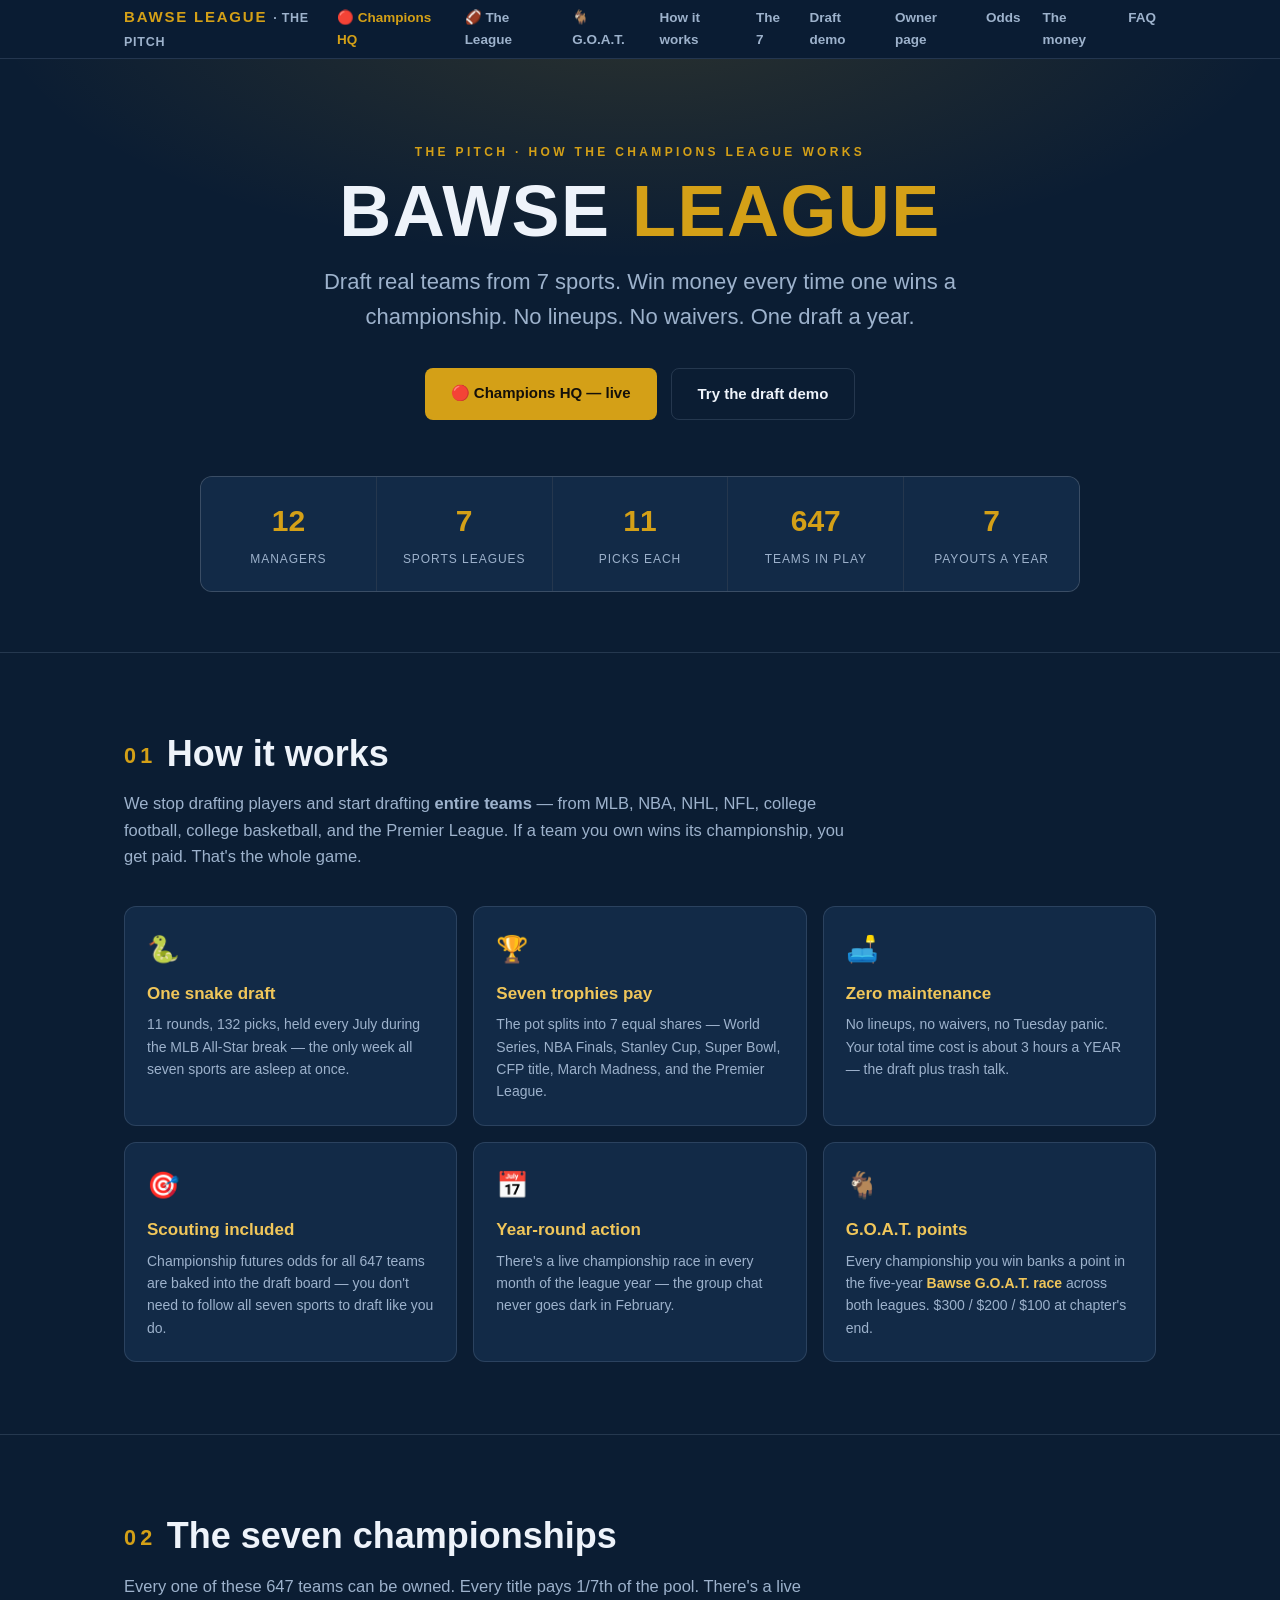
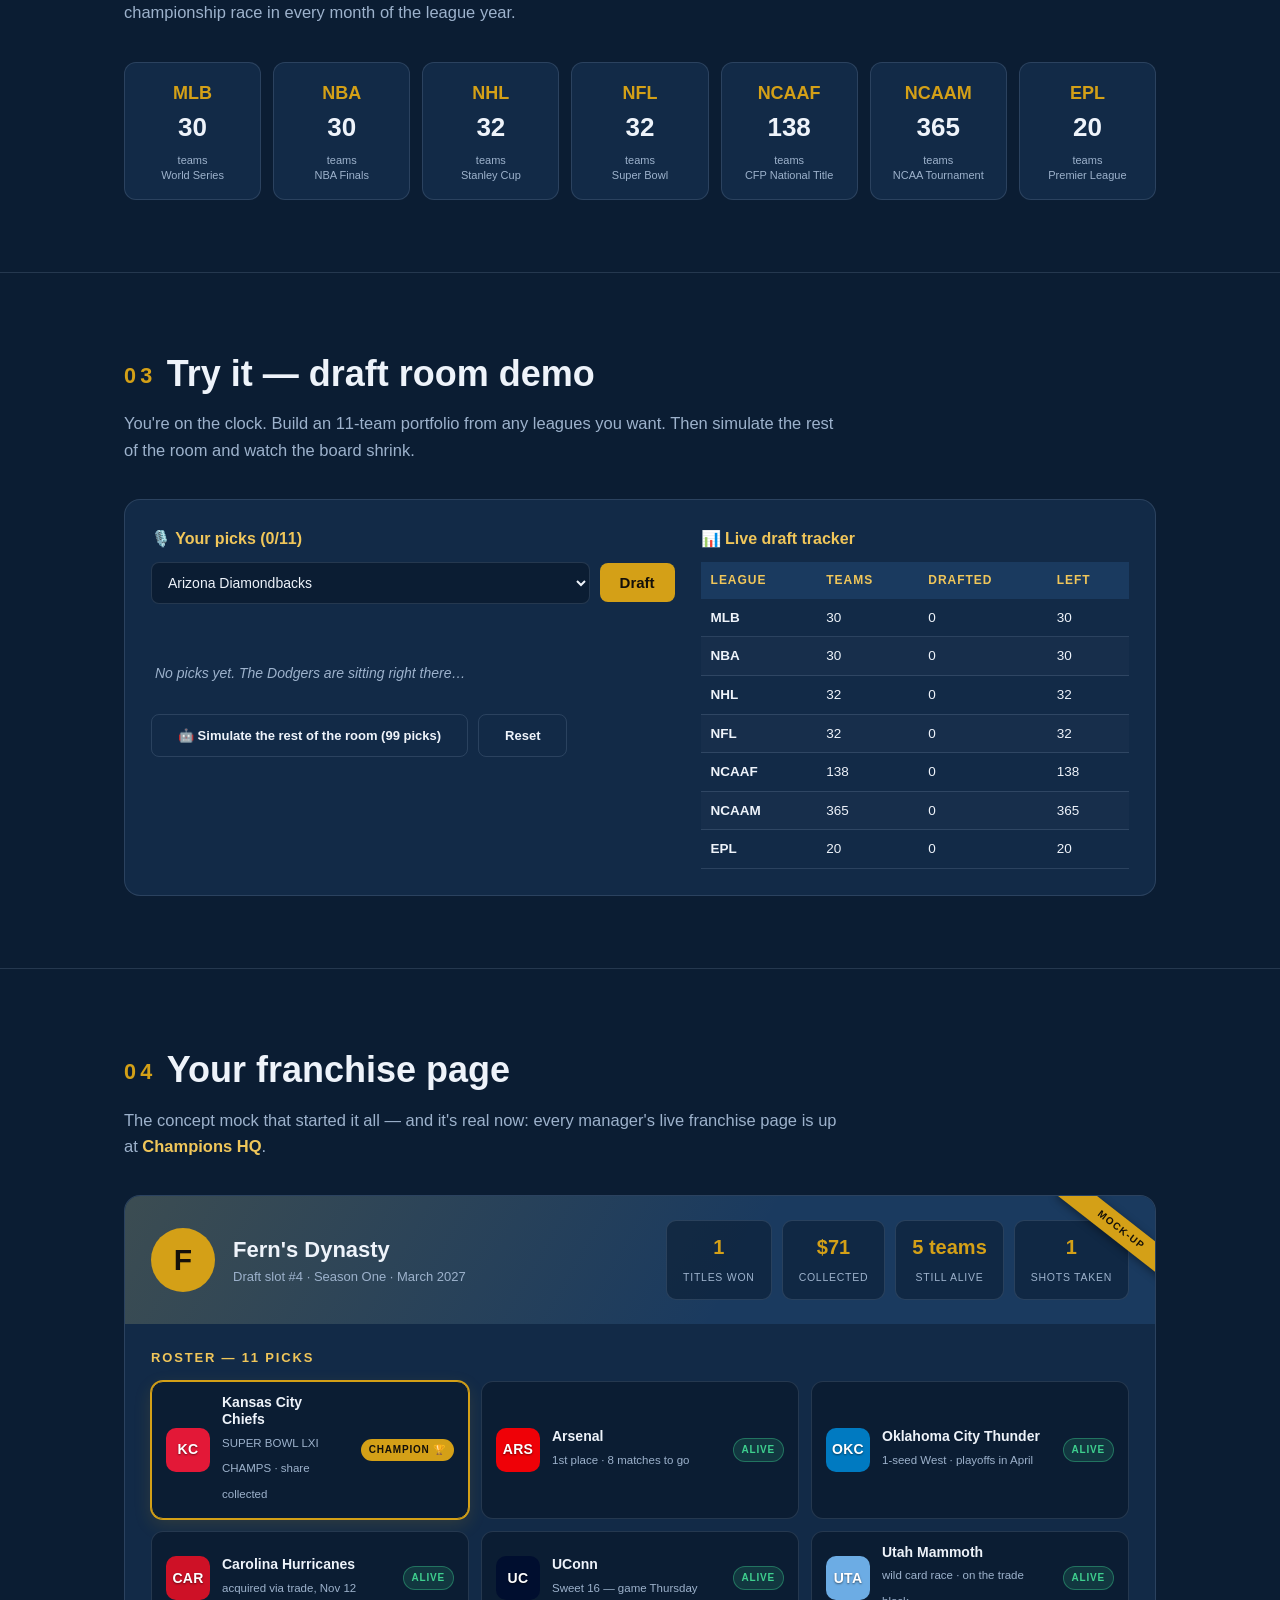
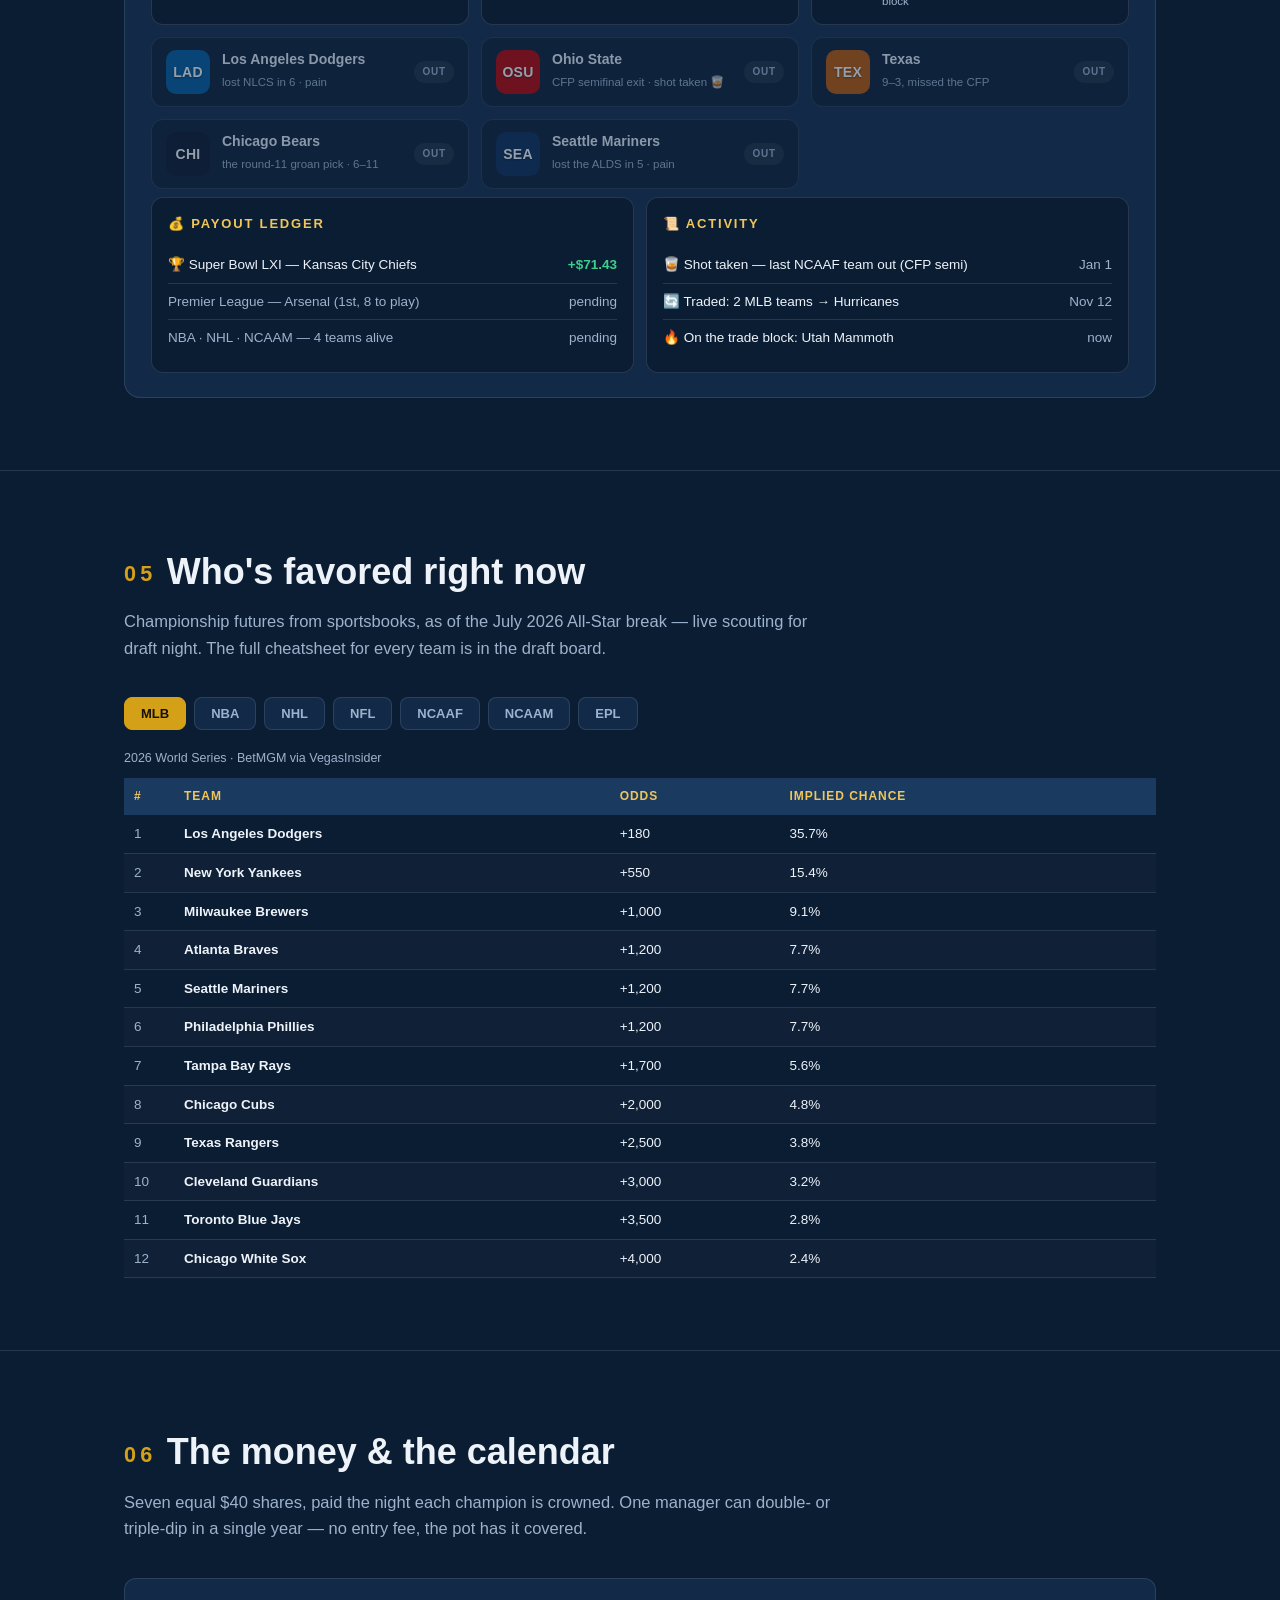
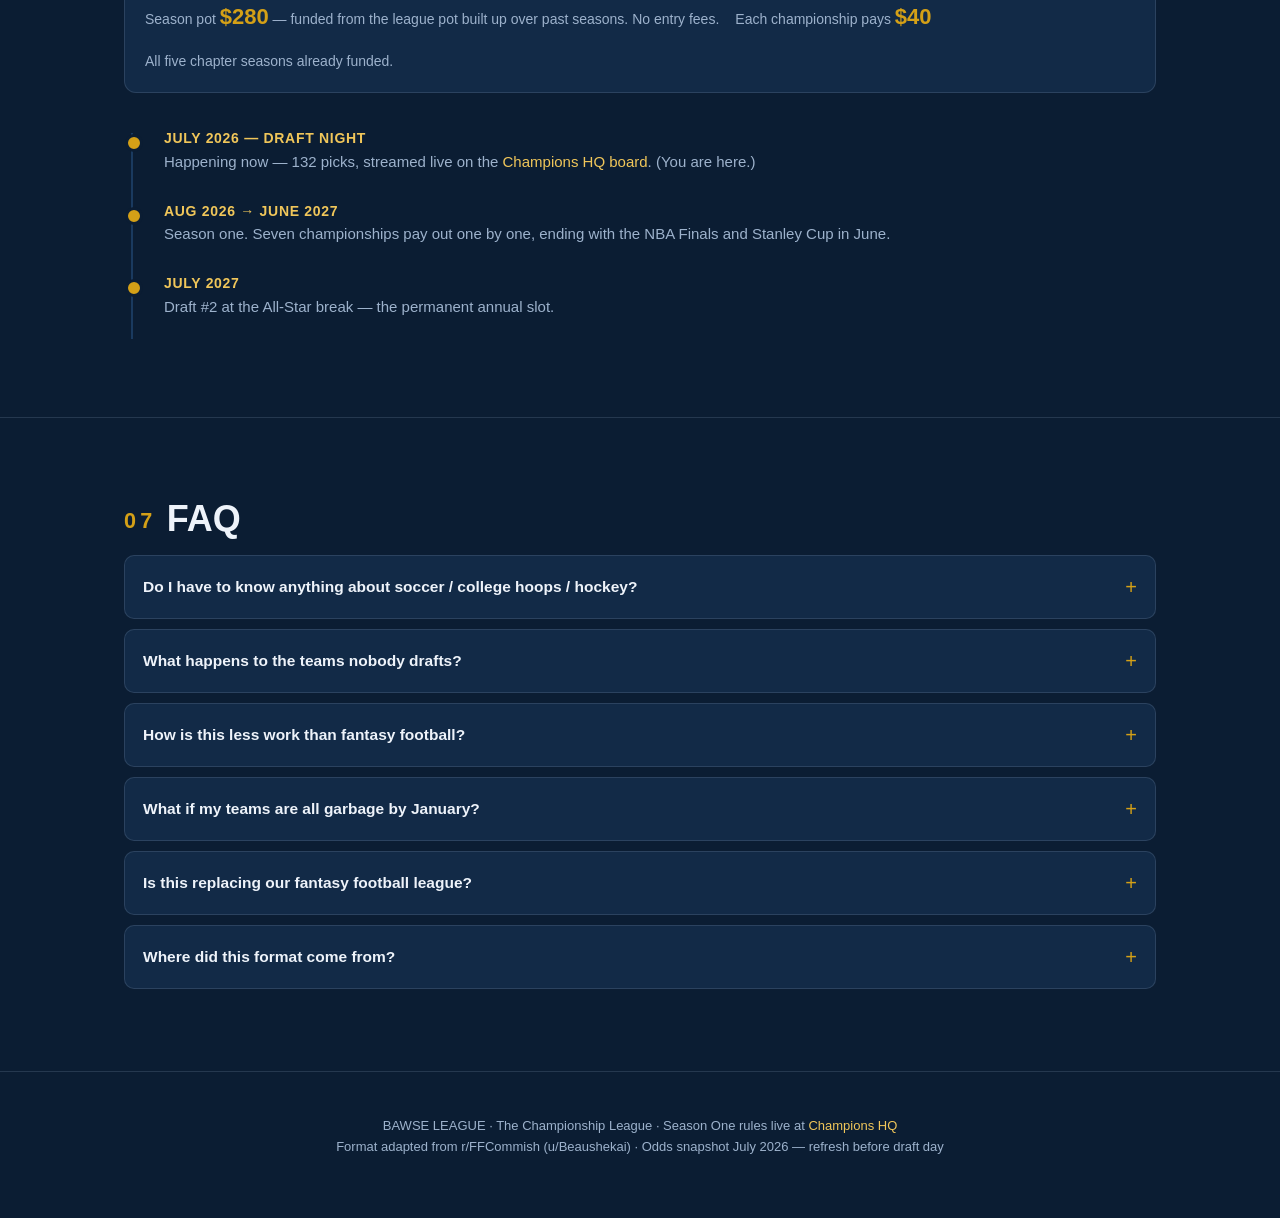
==== commit 5800f277: "Money: pot-funded Champions League ($280/season, $40/share) + $100 league buy-in Champions money sec" ====
--- a/about/index.html
+++ b/about/index.html
@@ -280,11 +280,11 @@
 
 <section id="money"><div class="wrap">
   <h2><span class="num">06</span>The money & the calendar</h2>
-  <p class="sub">Seven equal shares, paid the night each champion is crowned. One manager can double- or triple-dip in a single year.</p>
+  <p class="sub">Seven equal $40 shares, paid the night each champion is crowned. One manager can double- or triple-dip in a single year — no entry fee, the pot has it covered.</p>
   <div class="calc">
-    <label style="font-size:14px;color:var(--muted)">Entry fee $ <input type="number" id="fee" value="50" min="0" step="5"></label>
-    <div class="out">Prize pool <b id="pool">$500</b></div>
-    <div class="out">Each championship pays <b id="share">$71.43</b></div>
+    <div class="out">Season pot <b>$280</b> — funded from the league pot built up over past seasons. No entry fees.</div>
+    <div class="out">Each championship pays <b>$40</b></div>
+    <div class="out">All five chapter seasons already funded.</div>
   </div>
   <div style="height:34px"></div>
   <ul class="tl">
@@ -466,15 +466,6 @@
 }
 renderOdds();
 
-// ---------- calculator ----------
-const fee=document.getElementById('fee');
-function calc(){
-  const f=Math.max(0,Number(fee.value)||0),pool=f*12;
-  document.getElementById('pool').textContent='$'+pool.toLocaleString();
-  document.getElementById('share').textContent='$'+(pool/7).toLocaleString(undefined,{maximumFractionDigits:2});
-}
-fee.addEventListener('input',calc);calc();
-
 render();
 </script>
 </body>
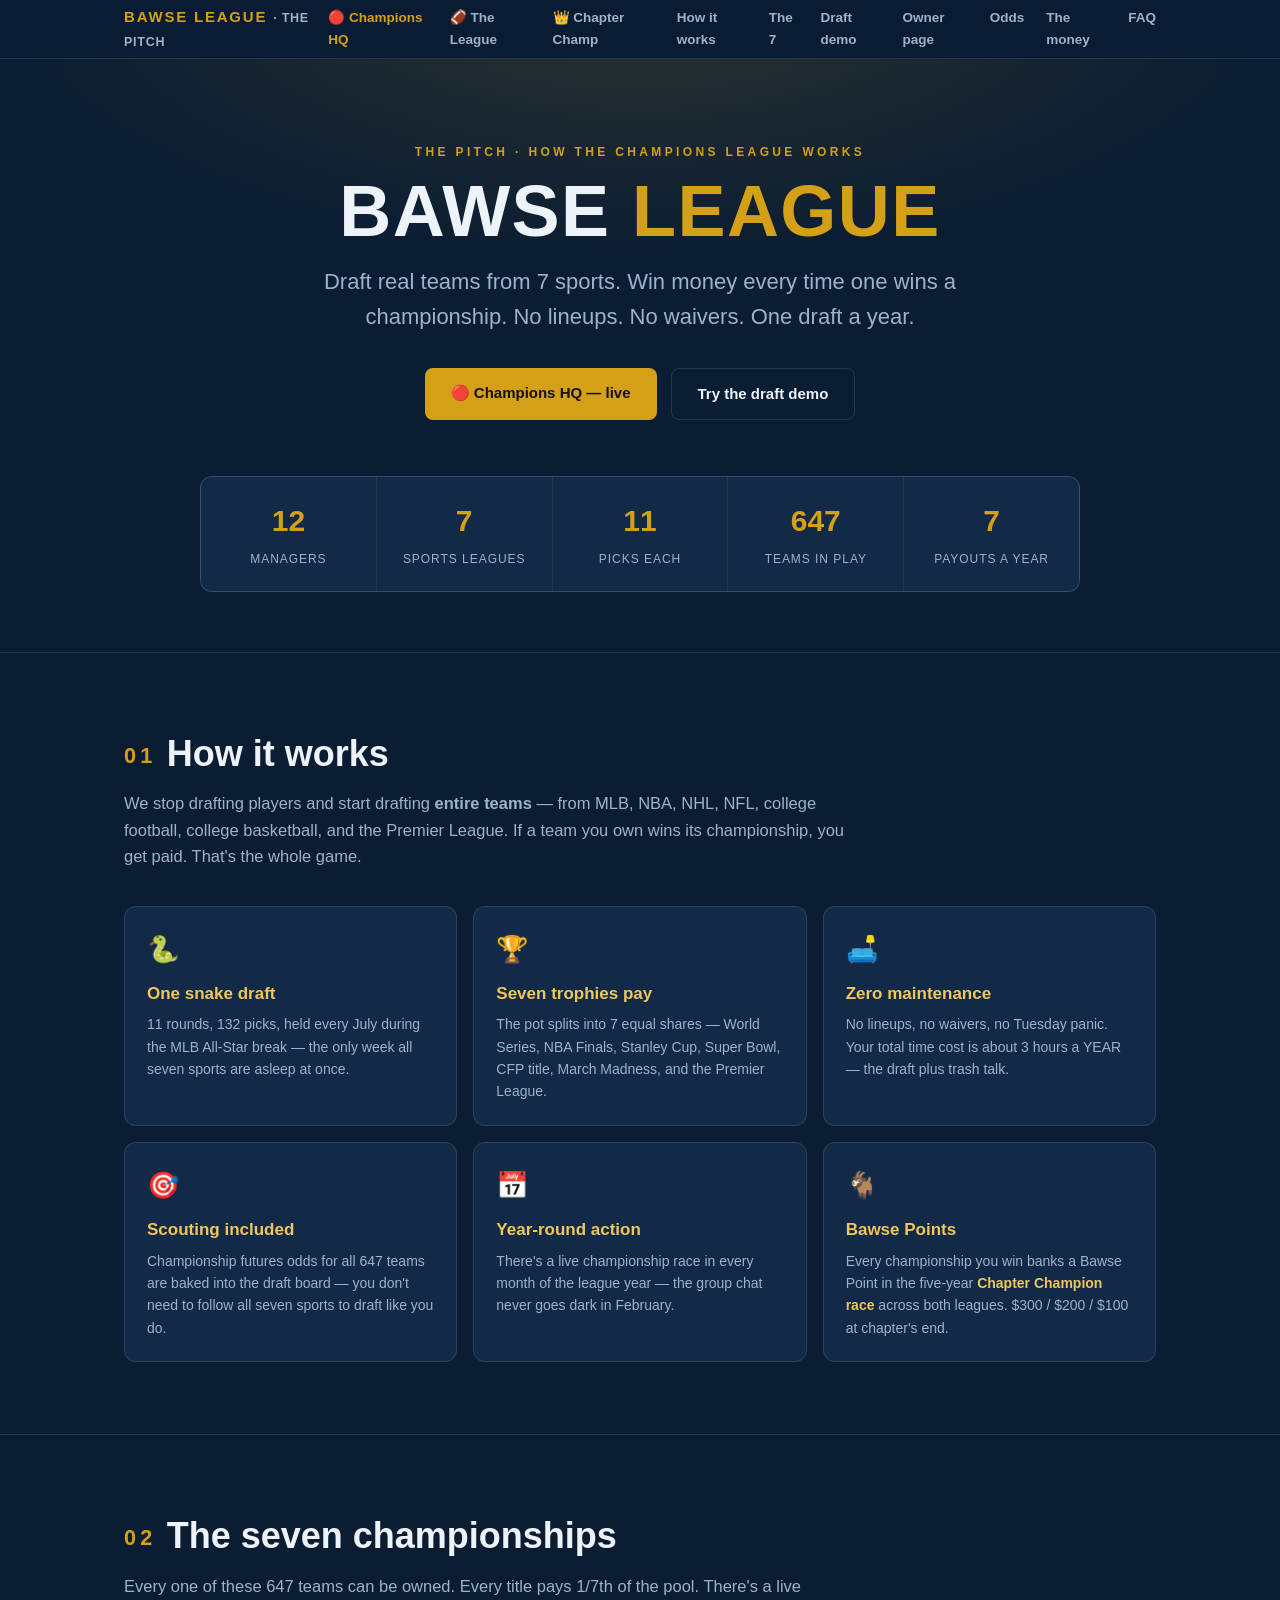
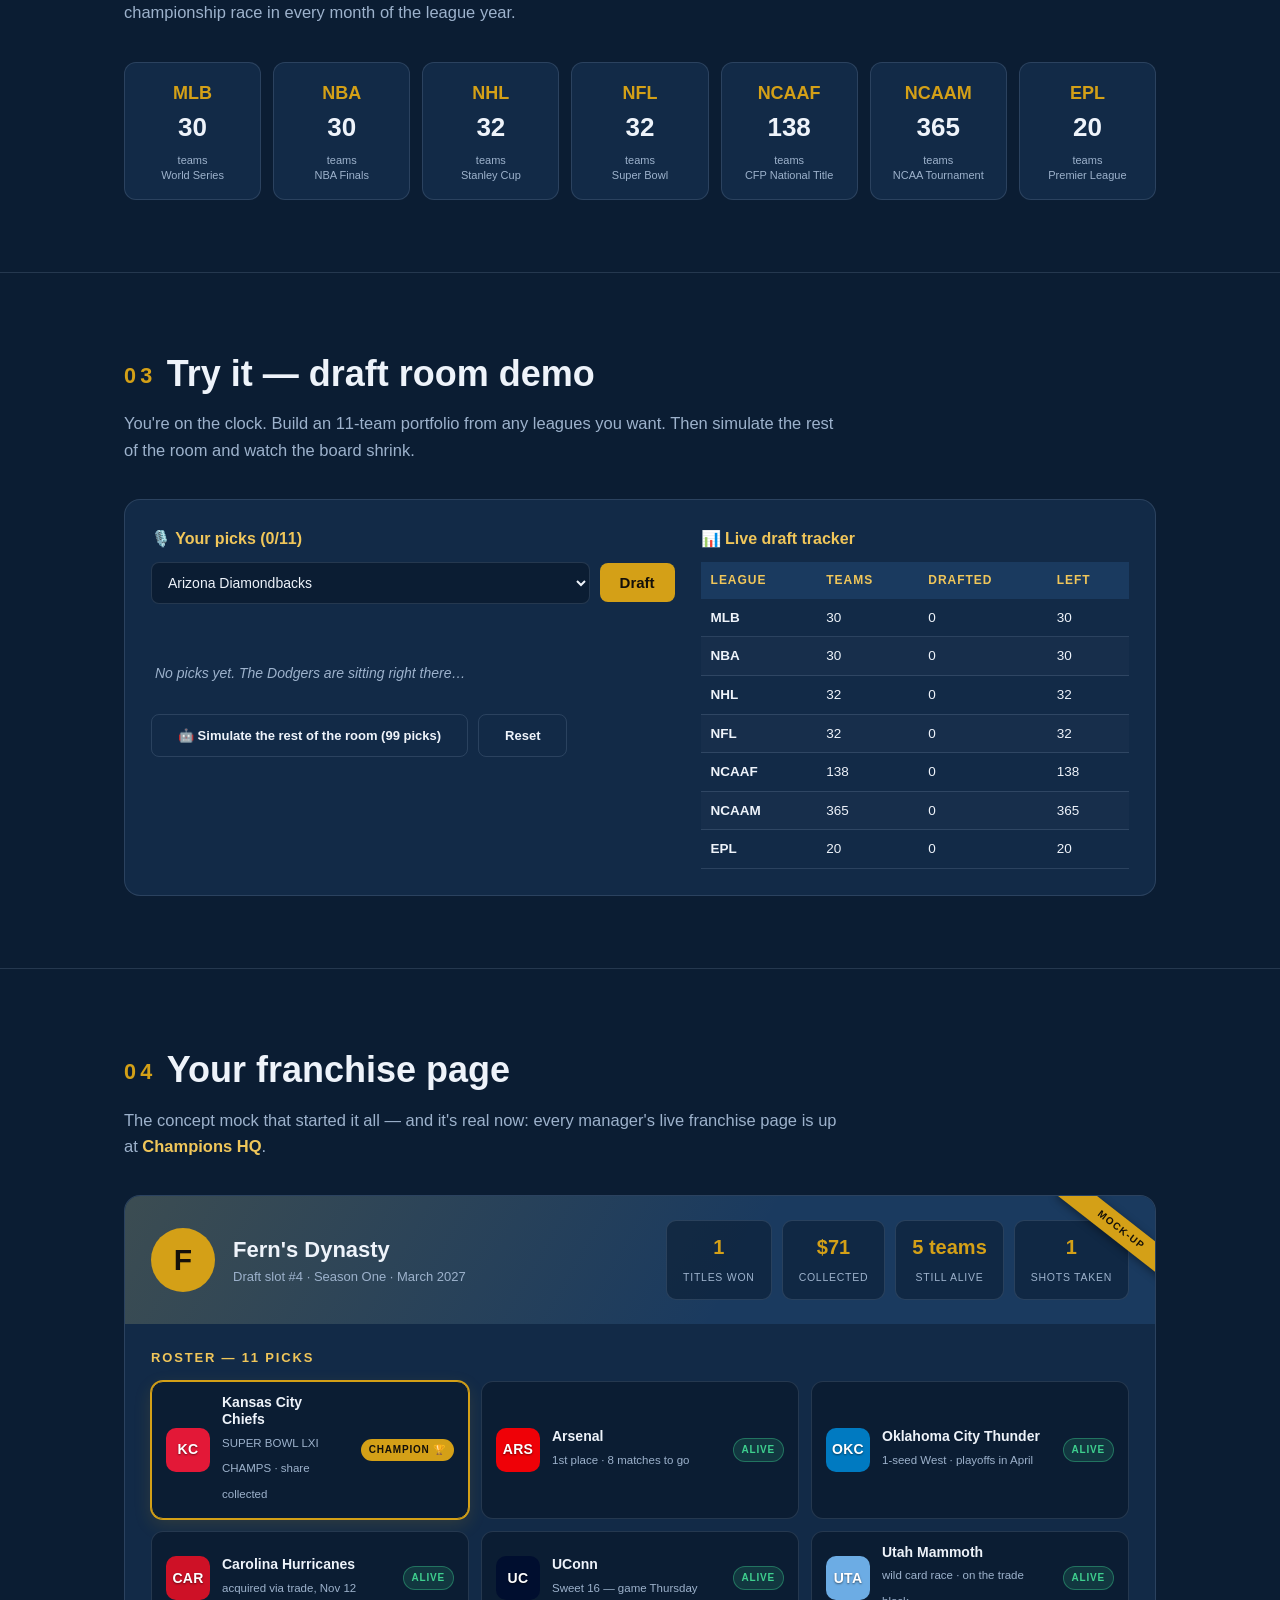
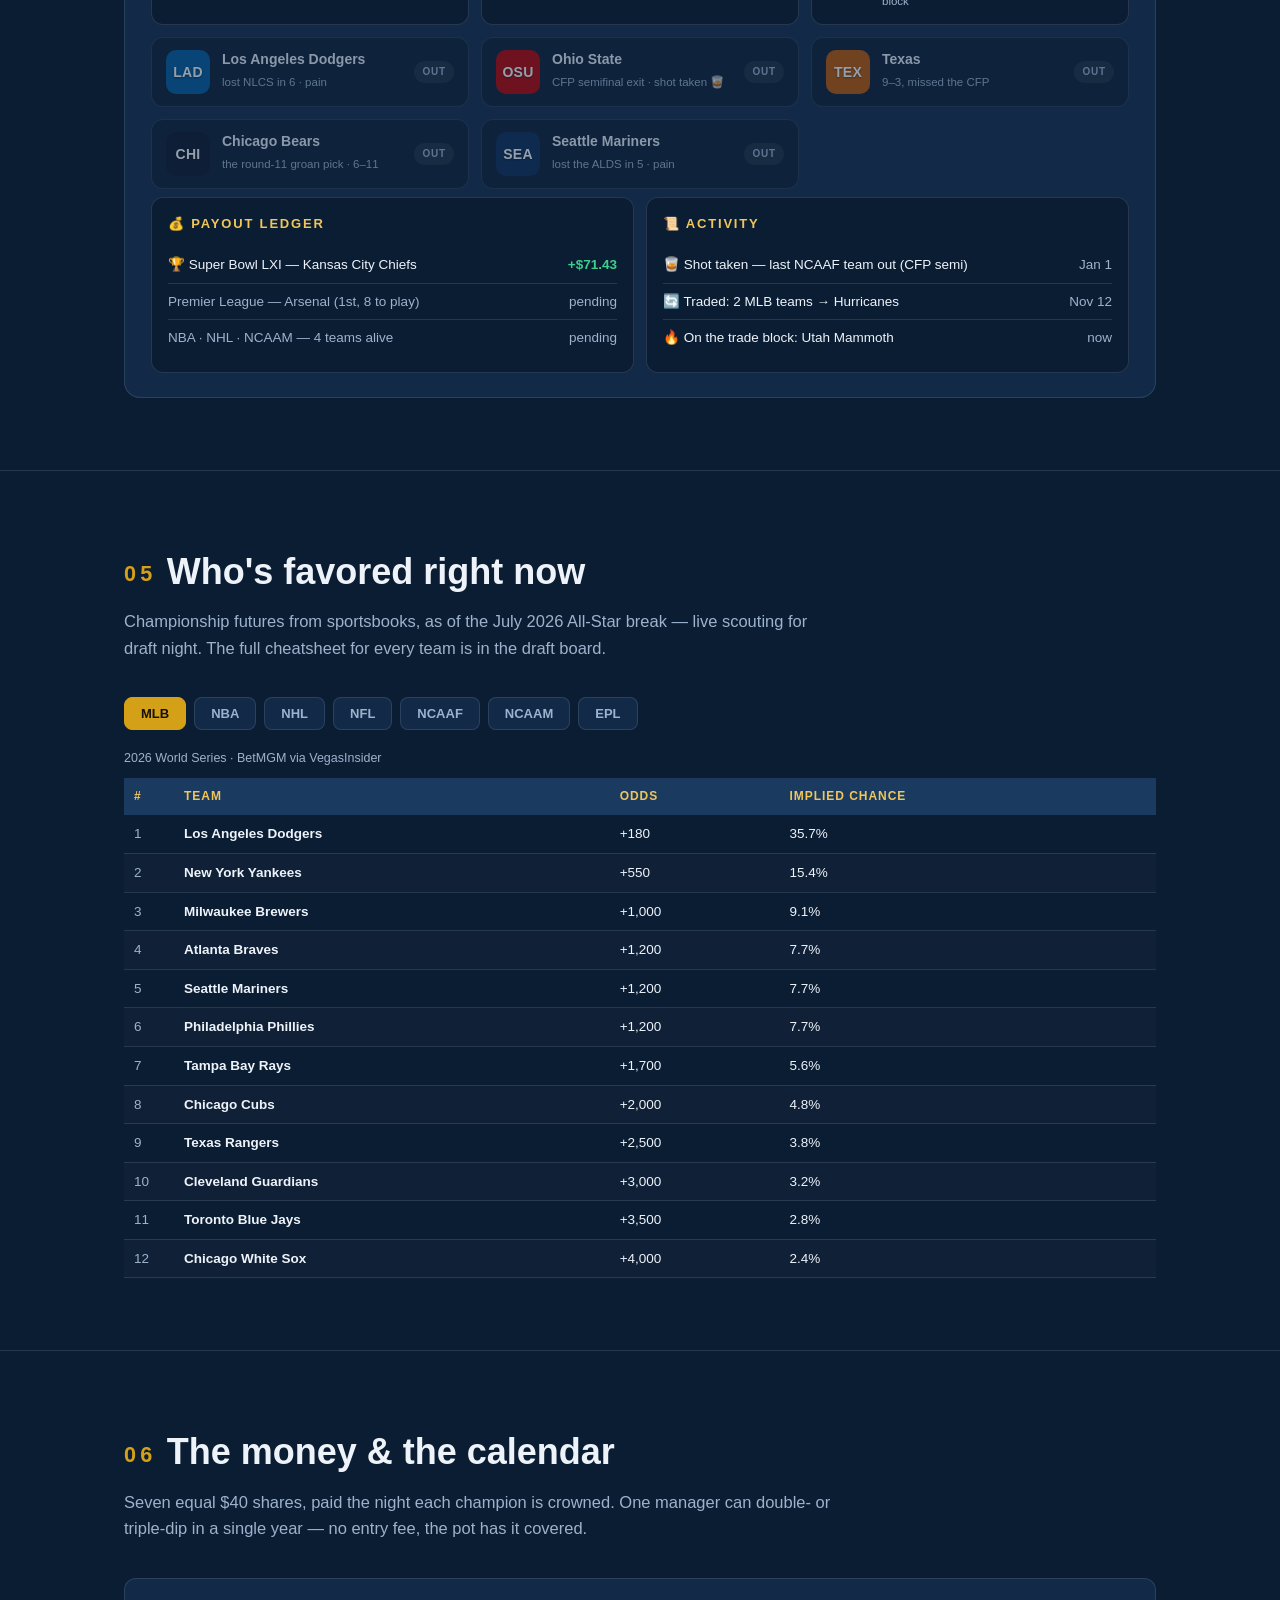
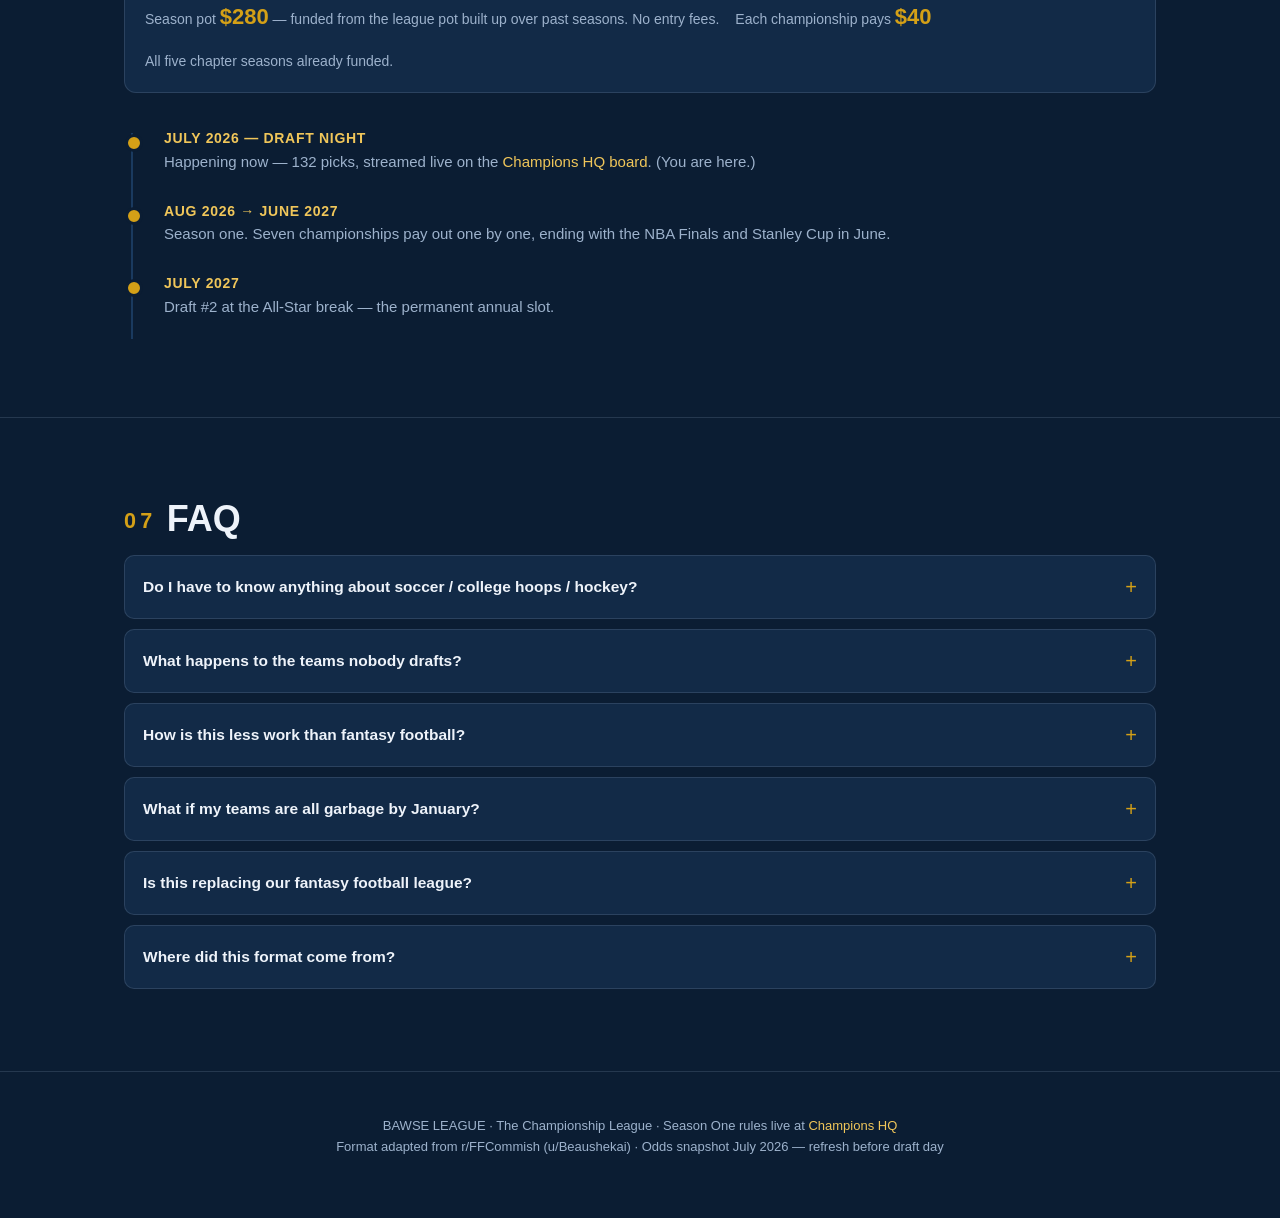
==== commit 8971d3a7: "Rename: Bawse G.O.A.T. → Chapter Champion; points → Bawse Points (BPs) The chapter race is now the C" ====
--- a/about/index.html
+++ b/about/index.html
@@ -154,7 +154,7 @@
 <nav><div class="wrap">
   <a class="logo" href="/">BAWSE LEAGUE <small style="color:var(--muted);font-weight:600;letter-spacing:.06em">· THE PITCH</small></a>
   <div class="navlinks">
-    <a href="/champions/" style="color:var(--gold)">🔴 Champions HQ</a><a href="/league/">🏈 The League</a><a href="/goat/">🐐 G.O.A.T.</a><a href="#how">How it works</a><a href="#leagues">The 7</a><a href="#demo">Draft demo</a>
+    <a href="/champions/" style="color:var(--gold)">🔴 Champions HQ</a><a href="/league/">🏈 The League</a><a href="/chapter/">👑 Chapter Champ</a><a href="#how">How it works</a><a href="#leagues">The 7</a><a href="#demo">Draft demo</a>
     <a href="#owner">Owner page</a><a href="#odds">Odds</a><a href="#money">The money</a><a href="#faq">FAQ</a>
   </div>
 </div></nav>
@@ -185,7 +185,7 @@
     <div class="card"><div class="ico">🛋️</div><h3>Zero maintenance</h3><p>No lineups, no waivers, no Tuesday panic. Your total time cost is about 3 hours a YEAR — the draft plus trash talk.</p></div>
     <div class="card"><div class="ico">🎯</div><h3>Scouting included</h3><p>Championship futures odds for all 647 teams are baked into the draft board — you don't need to follow all seven sports to draft like you do.</p></div>
     <div class="card"><div class="ico">📅</div><h3>Year-round action</h3><p>There's a live championship race in every month of the league year — the group chat never goes dark in February.</p></div>
-    <div class="card"><div class="ico">🐐</div><h3>G.O.A.T. points</h3><p>Every championship you win banks a point in the five-year <a href="/goat/"><b>Bawse G.O.A.T. race</b></a> across both leagues. $300 / $200 / $100 at chapter's end.</p></div>
+    <div class="card"><div class="ico">🐐</div><h3>Bawse Points</h3><p>Every championship you win banks a Bawse Point in the five-year <a href="/chapter/"><b>Chapter Champion race</b></a> across both leagues. $300 / $200 / $100 at chapter's end.</p></div>
   </div>
 </div></section>
 
@@ -300,7 +300,7 @@
   <details><summary>What happens to the teams nobody drafts?</summary><p>Nothing — they simply sit unowned. In the rare case an unowned team wins its championship (hello, March Madness), that title's share rolls over into next season's prize pool instead of paying out.</p></details>
   <details><summary>How is this less work than fantasy football?</summary><p>There are no lineups, no waivers, no trades, and no scoring to check — after the draft there are no moves at all. Total commitment: one draft night plus however much trash talk you choose to generate.</p></details>
   <details><summary>What if my teams are all garbage by January?</summary><p>Then you root for chaos, talk your trash, and circle next July. Rosters lock at the draft — no rescue trades — so a doomed portfolio is simply content for the group chat.</p></details>
-  <details><summary>Is this replacing our fantasy football league?</summary><p>No — it runs beside it. Bawse League (our 12-manager NFL redraft on Sleeper) is still the main event every fall; the Champions League keeps the group competing the other eight months. Both count toward the five-year Bawse G.O.A.T. title.</p></details>
+  <details><summary>Is this replacing our fantasy football league?</summary><p>No — it runs beside it. Bawse League (our 12-manager NFL redraft on Sleeper) is still the main event every fall; the Champions League keeps the group competing the other eight months. Both count toward the five-year Chapter Champion title.</p></details>
   <details><summary>Where did this format come from?</summary><p>A league on r/FFCommish that's run it happily for 2+ years, plus another group that copied it and reported back a year later still loving it. We adapted their rules for 10 managers.</p></details>
 </div></section>
 
